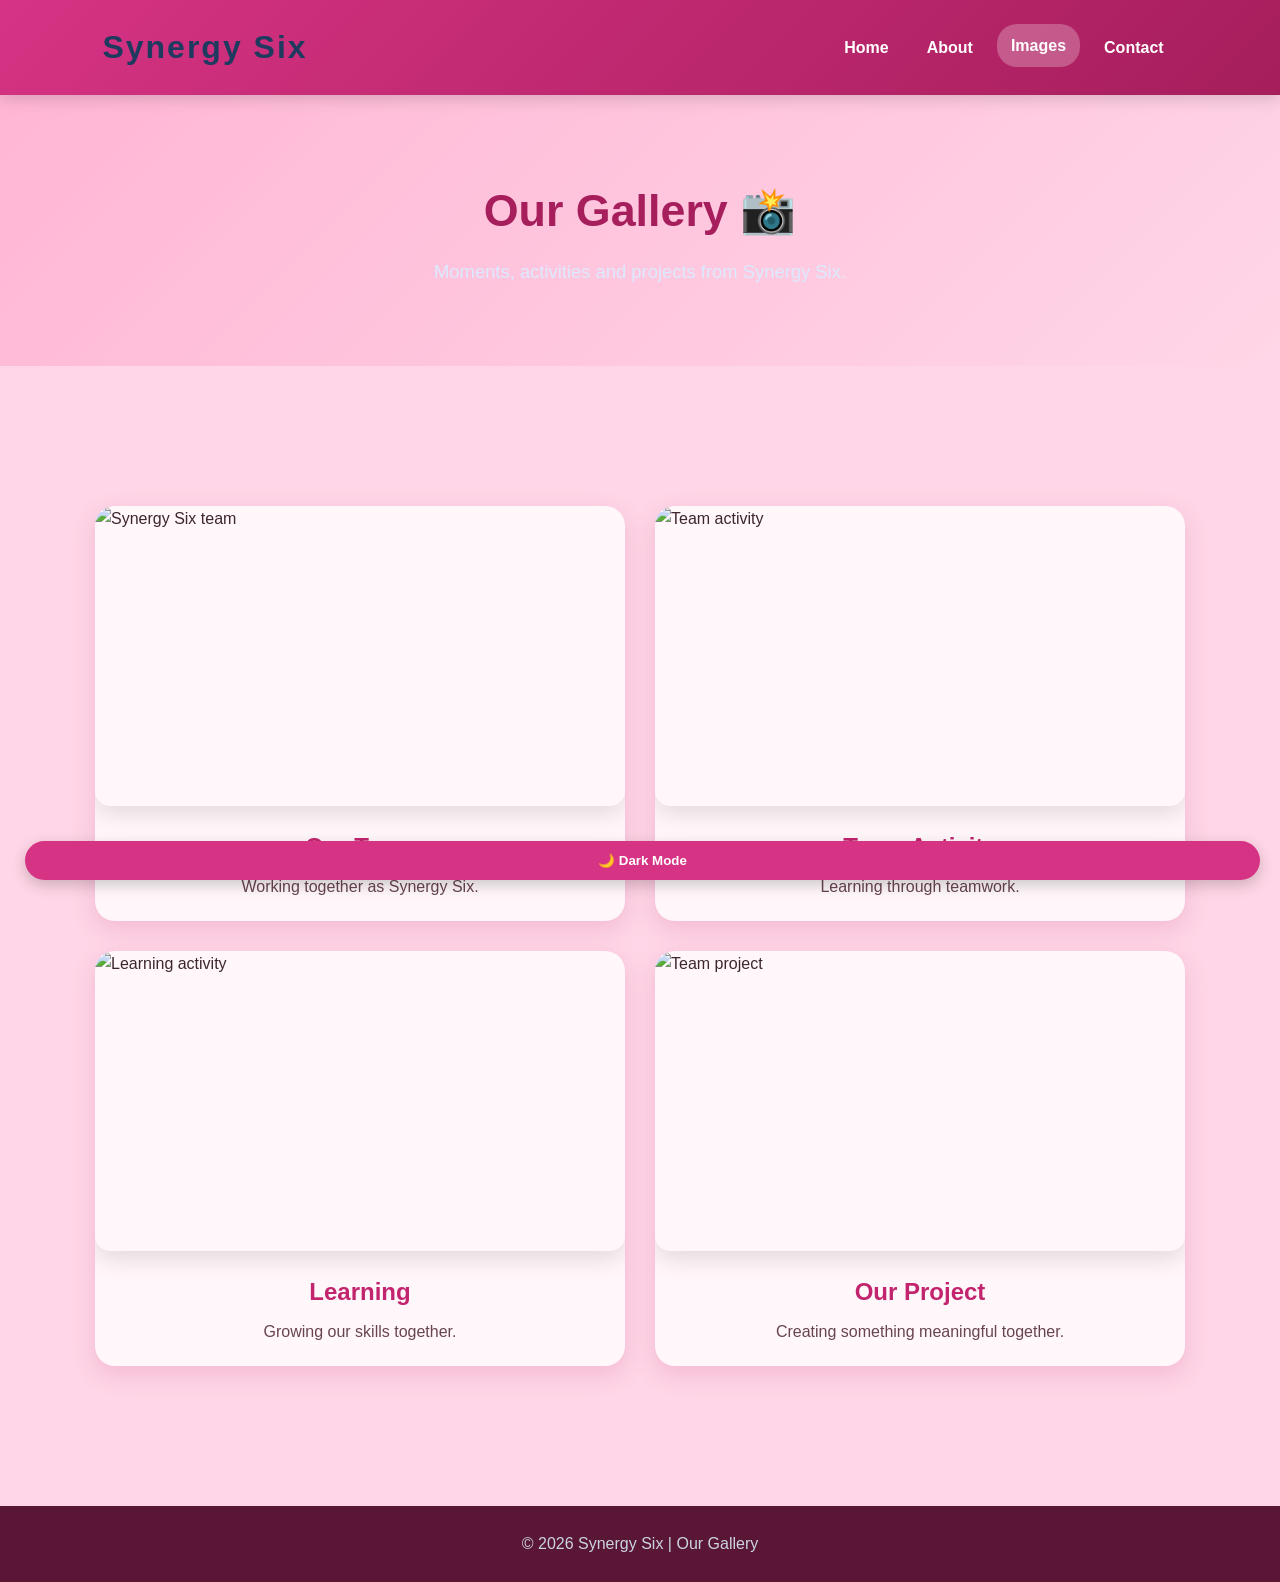
==== index.html @ 5ef60afd "first commit" ====
<!DOCTYPE html>
<html lang="en">
<head>
    <meta charset="UTF-8">
    <meta name="viewport" content="width=device-width, initial-scale=1.0">

    <title>Synergy Six | Images</title>

    <link rel="stylesheet" href="styles.css">
</head>

<body>

<header>
    <h1>Synergy Six</h1>

    <nav>
        <a href="index.html">Home</a>
        <a href="about.html">About</a>
        <a class="active" href="images.html">Images</a>
        <a href="contact.html">Contact</a>
    </nav>
</header>

<main>

    <section class="page-title">
        <h2>Our Gallery 📸</h2>
        <p>
            Moments, activities and projects from Synergy Six.
        </p>
    </section>

    <section class="gallery">

        <div class="gallery-card">
            <img src="images/team.jpg" alt="Synergy Six team">

            <div class="gallery-text">
                <h3>Our Team</h3>
                <p>Working together as Synergy Six.</p>
            </div>
        </div>

        <div class="gallery-card">
            <img src="images/activity.jpg" alt="Team activity">

            <div class="gallery-text">
                <h3>Team Activity</h3>
                <p>Learning through teamwork.</p>
            </div>
        </div>

        <div class="gallery-card">
            <img src="images/learning.jpg" alt="Learning activity">

            <div class="gallery-text">
                <h3>Learning</h3>
                <p>Growing our skills together.</p>
            </div>
        </div>

        <div class="gallery-card">
            <img src="images/project.jpg" alt="Team project">

            <div class="gallery-text">
                <h3>Our Project</h3>
                <p>Creating something meaningful together.</p>
            </div>
        </div>

    </section>

</main>

<footer>
    <p>© 2026 Synergy Six | Our Gallery</p>
</footer>

<script src="script.js"></script>
<script>// =========================
// DARK / LIGHT MODE
// =========================

const themeButton = document.createElement("button");

themeButton.textContent = "🌙 Dark Mode";

themeButton.className = "theme-btn";

document.body.appendChild(themeButton);


themeButton.addEventListener("click", function () {

    document.body.classList.toggle("dark-mode");

    if (document.body.classList.contains("dark-mode")) {

        themeButton.textContent = "☀️ Light Mode";

    } else {

        themeButton.textContent = "🌙 Dark Mode";

    }

});


// =========================
// IMAGE LIGHTBOX
// =========================

const galleryImages =
    document.querySelectorAll(".gallery-card img");


if (galleryImages.length > 0) {

    const lightbox =
        document.createElement("div");

    lightbox.className = "lightbox";


    const closeButton =
        document.createElement("button");

    closeButton.className =
        "close-lightbox";

    closeButton.textContent = "×";


    const lightboxImage =
        document.createElement("img");


    lightbox.appendChild(closeButton);

    lightbox.appendChild(lightboxImage);

    document.body.appendChild(lightbox);


    // Open image

    galleryImages.forEach(function (image) {

        image.addEventListener("click", function () {

            lightboxImage.src = image.src;

            lightboxImage.alt = image.alt;

            lightbox.classList.add("active");

        });

    });


    // Close button

    closeButton.addEventListener("click", function () {

        lightbox.classList.remove("active");

    });


    // Close by clicking outside image

    lightbox.addEventListener("click", function (event) {

        if (event.target === lightbox) {

            lightbox.classList.remove("active");

        }

    });


    // Close with Escape

    document.addEventListener("keydown", function (event) {

        if (event.key === "Escape") {

            lightbox.classList.remove("active");

        }

    });

}


// =========================
// BACK TO TOP
// =========================

const topButton =
    document.createElement("button");

topButton.textContent = "↑";

topButton.className = "top-btn";

document.body.appendChild(topButton);


window.addEventListener("scroll", function () {

    if (window.scrollY > 300) {

        topButton.style.display = "block";

    } else {

        topButton.style.display = "none";

    }

});


topButton.addEventListener("click", function () {

    window.scrollTo({
        top: 0,
        behavior: "smooth"
    });

});


console.log(
    "Synergy Six Gallery loaded successfully! 📸"
);</script>
<style>/* =========================
   GENERAL
========================= */

* {
    margin: 0;
    padding: 0;
    box-sizing: border-box;
}

html {
    scroll-behavior: smooth;
}

body {
    font-family: Arial, Helvetica, sans-serif;

    background: #ffd6e7;

    color: #3d2630;

    line-height: 1.6;

    transition: 0.4s;
}


/* =========================
   HEADER
========================= */

header {
    background: linear-gradient(
        135deg,
        #d63384,
        #a61e5c
    );

    color: white;

    padding: 22px 8%;

    display: flex;

    justify-content: space-between;

    align-items: center;

    position: sticky;

    top: 0;

    z-index: 1000;

    box-shadow: 0 4px 15px rgba(0,0,0,0.15);
}

header h1 {
    font-size: 2rem;

    letter-spacing: 2px;
}


/* =========================
   NAVIGATION
========================= */

nav {
    display: flex;

    gap: 10px;
}

nav a {
    color: white;

    text-decoration: none;

    font-weight: bold;

    padding: 9px 14px;

    border-radius: 20px;

    transition: 0.3s;
}

nav a:hover,
nav a.active {
    background: rgba(255,255,255,0.25);

    transform: translateY(-2px);
}


/* =========================
   PAGE TITLE
========================= */

.page-title {
    text-align: center;

    padding: 80px 20px;

    background: linear-gradient(
        135deg,
        #ffb6d5,
        #ffd6e7
    );
}

.page-title h2 {
    color: #a61e5c;

    font-size: 2.8rem;

    margin-bottom: 10px;
}

.page-title p {
    font-size: 1.15rem;
}


/* =========================
   GALLERY
========================= */

.gallery {
    width: 90%;

    max-width: 1150px;

    margin: 60px auto;

    display: grid;

    grid-template-columns:
        repeat(2, 1fr);

    gap: 30px;
}


/* =========================
   GALLERY CARD
========================= */

.gallery-card {
    background: #fff7fa;

    border-radius: 20px;

    overflow: hidden;

    box-shadow:
        0 8px 25px
        rgba(166, 30, 92, 0.15);

    cursor: pointer;

    transition:
        transform 0.35s ease,
        box-shadow 0.35s ease;
}

.gallery-card:hover {
    transform: translateY(-10px);

    box-shadow:
        0 18px 40px
        rgba(166, 30, 92, 0.25);
}


/* =========================
   GALLERY IMAGE
========================= */

.gallery-card img {
    width: 100%;

    height: 300px;

    object-fit: cover;

    display: block;

    transition:
        transform 0.5s ease;
}

.gallery-card:hover img {
    transform: scale(1.06);
}


/* =========================
   GALLERY TEXT
========================= */

.gallery-text {
    padding: 22px;

    text-align: center;
}

.gallery-text h3 {
    color: #c2256e;

    font-size: 1.5rem;

    margin-bottom: 7px;
}

.gallery-text p {
    color: #684451;
}


/* =========================
   LIGHTBOX
========================= */

.lightbox {
    display: none;

    position: fixed;

    inset: 0;

    z-index: 3000;

    background:
        rgba(35, 5, 20, 0.92);

    justify-content: center;

    align-items: center;

    padding: 30px;
}

.lightbox.active {
    display: flex;
}

.lightbox img {
    max-width: 90%;

    max-height: 82vh;

    border-radius: 15px;

    box-shadow:
        0 10px 50px
        rgba(0,0,0,0.6);
}


/* =========================
   CLOSE BUTTON
========================= */

.close-lightbox {
    position: absolute;

    top: 20px;

    right: 30px;

    width: 48px;

    height: 48px;

    border: none;

    border-radius: 50%;

    background: #d63384;

    color: white;

    font-size: 28px;

    cursor: pointer;

    transition: 0.3s;
}

.close-lightbox:hover {
    background: #a61e5c;

    transform: rotate(90deg);
}


/* =========================
   DARK MODE BUTTON
========================= */

.theme-btn {
    position: fixed;

    right: 20px;

    bottom: 20px;

    z-index: 2000;

    padding: 12px 18px;

    border: none;

    border-radius: 30px;

    background: #d63384;

    color: white;

    font-weight: bold;

    cursor: pointer;

    box-shadow:
        0 5px 15px
        rgba(0,0,0,0.2);

    transition: 0.3s;
}

.theme-btn:hover {
    transform: scale(1.07);
}


/* =========================
   BACK TO TOP
========================= */

.top-btn {
    display: none;

    position: fixed;

    right: 20px;

    bottom: 75px;

    z-index: 2000;

    width: 45px;

    height: 45px;

    border: none;

    border-radius: 50%;

    background: #a61e5c;

    color: white;

    font-size: 20px;

    cursor: pointer;

    box-shadow:
        0 5px 15px
        rgba(0,0,0,0.2);
}


/* =========================
   FOOTER
========================= */

footer {
    background: #5a1635;

    color: white;

    text-align: center;

    padding: 25px;

    margin-top: 50px;
}


/* =========================
   DARK MODE
========================= */

body.dark-mode {
    background: #24121c;

    color: #ffeaf2;
}

body.dark-mode .page-title {
    background:
        linear-gradient(
            135deg,
            #4b1f35,
            #301524
        );
}

body.dark-mode .page-title h2 {
    color: #ffb6d5;
}

body.dark-mode .gallery-card {
    background: #351c29;
}

body.dark-mode .gallery-text h3 {
    color: #ff9fc7;
}

body.dark-mode .gallery-text p {
    color: #f4d8e3;
}

body.dark-mode footer {
    background: #160a10;
}


/* =========================
   MOBILE
========================= */

@media (max-width: 750px) {

    header {
        flex-direction: column;

        gap: 15px;
    }

    nav {
        flex-wrap: wrap;

        justify-content: center;
    }

    .gallery {
        grid-template-columns: 1fr;
    }

    .gallery-card img {
        height: 280px;
    }
}


@media (max-width: 500px) {

    header h1 {
        font-size: 1.6rem;
    }

    .page-title h2 {
        font-size: 2rem;
    }

    .gallery {
        width: 92%;
    }

    .gallery-card img {
        height: 220px;
    }

    .theme-btn {
        right: 10px;

        bottom: 10px;
    }
}</style>
</body>
</html>
---- styles.css ----
/* =====================================================
   SYNERGY SIX - MAIN WEBSITE STYLES
===================================================== */


/* =====================================================
   RESET
===================================================== */

* {
    margin: 0;
    padding: 0;
    box-sizing: border-box;
}

html {
    scroll-behavior: smooth;
}

body {
    font-family: Arial, Helvetica, sans-serif;
    background: #f4f7fb;
    color: #1e293b;
    line-height: 1.6;
    transition: 0.4s;
}


/* =====================================================
   HEADER
===================================================== */

header {
    position: sticky;
    top: 0;
    z-index: 1000;

    display: flex;
    justify-content: space-between;
    align-items: center;

    padding: 18px 8%;

    background: white;

    box-shadow: 0 4px 20px rgba(0, 0, 0, 0.08);
}

header h1 {
    color: #1e3a5f;
    font-size: 28px;
}

header h1 span {
    color: #2563eb;
}


/* =====================================================
   NAVIGATION
===================================================== */

nav {
    display: flex;
    gap: 8px;
    flex-wrap: wrap;
}

nav a {
    color: #334155;

    text-decoration: none;

    padding: 10px 16px;

    border-radius: 8px;

    font-weight: bold;

    transition: 0.3s;
}

nav a:hover {
    background: #dbeafe;
    color: #2563eb;
}

nav a.active {
    background: #2563eb;
    color: white;
}


/* =====================================================
   GENERAL PAGE TITLE
===================================================== */

.page-title {
    padding: 90px 8%;

    text-align: center;

    background:
        linear-gradient(
            135deg,
            #0f172a,
            #1e3a8a,
            #2563eb
        );

    color: white;
}

.page-title h2 {
    font-size: 45px;

    margin-bottom: 15px;
}

.page-title p {
    max-width: 700px;

    margin: auto;

    color: #dbeafe;

    font-size: 18px;
}


/* =====================================================
   HOME PAGE
===================================================== */

.hero {
    min-height: 600px;

    display: flex;

    align-items: center;

    justify-content: center;

    text-align: center;

    padding: 80px 8%;

    color: white;

    background:
        radial-gradient(
            circle at 80% 20%,
            #60a5fa,
            transparent 25%
        ),
        linear-gradient(
            135deg,
            #0f172a,
            #1e3a8a,
            #2563eb
        );
}

.hero-content {
    max-width: 800px;
}

.hero h1 {
    font-size: 60px;

    line-height: 1.1;

    margin-bottom: 20px;
}

.hero h1 span {
    color: #93c5fd;
}

.hero p {
    font-size: 19px;

    color: #dbeafe;

    margin-bottom: 30px;
}


/* =====================================================
   BUTTONS
===================================================== */

.btn {
    display: inline-block;

    padding: 13px 25px;

    border-radius: 8px;

    background: #2563eb;

    color: white;

    text-decoration: none;

    border: none;

    font-weight: bold;

    cursor: pointer;

    transition: 0.3s;
}

.btn:hover {
    background: #1d4ed8;

    transform: translateY(-4px);

    box-shadow: 0 10px 25px rgba(37, 99, 235, 0.3);
}

.btn-light {
    background: white;

    color: #2563eb;
}

.btn-light:hover {
    background: #dbeafe;
}


/* =====================================================
   GENERAL SECTIONS
===================================================== */

section {
    width: 100%;
}

.section {
    max-width: 1150px;

    margin: auto;

    padding: 90px 30px;
}

.section-heading {
    text-align: center;

    max-width: 700px;

    margin: 0 auto 50px;
}

.section-heading h2 {
    color: #1e3a5f;

    font-size: 40px;

    margin: 10px 0;
}

.section-heading p {
    color: #64748b;
}

.section-tag {
    color: #2563eb;

    font-size: 13px;

    letter-spacing: 2px;

    font-weight: bold;
}


/* =====================================================
   CARDS
===================================================== */

.card {
    background: white;

    padding: 30px;

    border-radius: 18px;

    box-shadow:
        0 8px 25px rgba(0, 0, 0, 0.07);

    transition: 0.4s;
}

.card:hover {
    transform: translateY(-8px);

    box-shadow:
        0 15px 35px rgba(37, 99, 235, 0.15);
}


/* =====================================================
   ABOUT PAGE
===================================================== */

.about-section {
    max-width: 1150px;

    margin: auto;

    padding: 100px 30px;

    display: grid;

    grid-template-columns: 2fr 1fr;

    gap: 60px;

    align-items: center;
}

.about-content h2 {
    color: #1e3a5f;

    font-size: 42px;

    margin: 15px 0 25px;
}

.about-content p {
    color: #64748b;

    margin-bottom: 18px;
}

.about-card {
    background: white;

    text-align: center;

    padding: 45px 30px;

    border-radius: 20px;

    box-shadow:
        0 15px 40px rgba(0, 0, 0, 0.1);

    transition: 0.4s;
}

.about-card:hover {
    transform: translateY(-10px);
}

.about-card .icon {
    font-size: 60px;
}

.about-card h3 {
    color: #2563eb;

    font-size: 60px;
}

.about-card h4 {
    color: #1e3a5f;

    font-size: 20px;
}


/* =====================================================
   MISSION / VISION
===================================================== */

.mission-section {
    padding: 90px 8%;

    display: grid;

    grid-template-columns: repeat(2, 1fr);

    gap: 30px;

    background: #eaf2ff;
}

.info-card {
    background: white;

    padding: 45px;

    border-radius: 20px;

    transition: 0.4s;
}

.info-card:hover {
    transform: translateY(-8px);

    box-shadow:
        0 15px 35px rgba(0, 0, 0, 0.12);
}

.info-card .icon {
    font-size: 45px;
}

.info-card h2 {
    color: #1e3a5f;

    margin: 10px 0 15px;
}

.info-card p {
    color: #64748b;
}


/* =====================================================
   VALUES
===================================================== */

.values {
    padding: 100px 8%;
}

.values-grid {
    max-width: 1150px;

    margin: auto;

    display: grid;

    grid-template-columns: repeat(4, 1fr);

    gap: 25px;
}

.value-card {
    background: white;

    padding: 35px 25px;

    text-align: center;

    border-radius: 18px;

    box-shadow:
        0 8px 25px rgba(0, 0, 0, 0.07);

    transition: 0.4s;
}

.value-card:hover {
    transform: translateY(-10px);

    border-bottom: 4px solid #2563eb;
}

.value-card span {
    font-size: 45px;
}

.value-card h3 {
    color: #1e3a5f;

    margin: 15px 0 10px;
}

.value-card p {
    color: #64748b;
}


/* =====================================================
   TEAM
===================================================== */

.team-section {
    padding: 100px 8%;

    background: #eef4ff;
}

.team-grid {
    max-width: 1150px;

    margin: auto;

    display: grid;

    grid-template-columns: repeat(3, 1fr);

    gap: 25px;
}

.member,
.member-card {
    background: white;

    padding: 35px 25px;

    text-align: center;

    border-radius: 18px;

    cursor: pointer;

    box-shadow:
        0 8px 25px rgba(0, 0, 0, 0.08);

    transition: 0.4s;
}

.member:hover,
.member-card:hover {
    transform: translateY(-10px);

    box-shadow:
        0 15px 35px rgba(37, 99, 235, 0.2);
}

.member-icon {
    width: 85px;

    height: 85px;

    margin: auto;

    border-radius: 50%;

    display: flex;

    align-items: center;

    justify-content: center;

    background: #dbeafe;

    font-size: 40px;
}

.member h2,
.member-card h2 {
    color: #1e3a5f;

    margin-top: 18px;

    font-size: 21px;
}

.member p,
.member-card p {
    color: #2563eb;

    font-weight: bold;
}


/* =====================================================
   IMAGE / GALLERY PAGE
===================================================== */

.gallery,
.image-grid,
.images-grid {
    max-width: 1150px;

    margin: auto;

    padding: 80px 30px;

    display: grid;

    grid-template-columns: repeat(3, 1fr);

    gap: 25px;
}

.gallery img,
.image-grid img,
.images-grid img {
    width: 100%;

    height: 250px;

    object-fit: cover;

    border-radius: 15px;

    box-shadow:
        0 8px 25px rgba(0, 0, 0, 0.12);

    transition: 0.4s;
}

.gallery img:hover,
.image-grid img:hover,
.images-grid img:hover {
    transform: scale(1.04);

    box-shadow:
        0 15px 35px rgba(37, 99, 235, 0.25);
}


/* =====================================================
   CONTACT PAGE
===================================================== */

.contact-area {
    max-width: 1100px;

    margin: auto;

    padding: 80px 30px;

    display: grid;

    grid-template-columns: 1fr 1.2fr;

    gap: 35px;
}

.contact-info,
#contactForm {
    background: white;

    padding: 35px;

    border-radius: 18px;

    box-shadow:
        0 8px 25px rgba(0, 0, 0, 0.08);
}

.contact-info h2,
#contactForm h2 {
    color: #1e3a5f;

    margin-bottom: 20px;
}

.contact-info p {
    margin: 18px 0;

    color: #64748b;
}


/* =====================================================
   CONTACT FORM
===================================================== */

#contactForm {
    display: flex;

    flex-direction: column;
}

#contactForm input,
#contactForm textarea {
    width: 100%;

    padding: 13px;

    margin-bottom: 15px;

    border: 1px solid #cbd5e1;

    border-radius: 8px;

    font-size: 15px;

    font-family: inherit;

    outline: none;
}

#contactForm input:focus,
#contactForm textarea:focus {
    border-color: #2563eb;

    box-shadow:
        0 0 0 3px rgba(37, 99, 235, 0.1);
}

#contactForm textarea {
    min-height: 140px;

    resize: vertical;
}

#contactForm button {
    padding: 13px;

    border: none;

    border-radius: 8px;

    background: #2563eb;

    color: white;

    font-weight: bold;

    cursor: pointer;

    transition: 0.3s;
}

#contactForm button:hover {
    background: #1d4ed8;

    transform: translateY(-2px);
}

#message {
    text-align: center;

    margin-top: 15px;

    font-weight: bold;
}


/* =====================================================
   FOOTER
===================================================== */

footer {
    background: #0f172a;

    color: white;

    text-align: center;

    padding: 55px 20px;
}

footer h2 {
    font-size: 28px;

    margin-bottom: 10px;
}

footer span {
    color: #60a5fa;
}

footer p {
    color: #cbd5e1;
}

.footer-line {
    width: 80px;

    height: 3px;

    background: #2563eb;

    margin: 20px auto;
}


/* =====================================================
   DARK / LIGHT MODE
===================================================== */

.dark-mode {
    background: #0f172a;

    color: white;
}

.dark-mode header {
    background: #111827;
}

.dark-mode header h1 {
    color: white;
}

.dark-mode nav a {
    color: #e2e8f0;
}

.dark-mode nav a:hover {
    background: #1e40af;

    color: white;
}

.dark-mode .about-section,
.dark-mode .values {
    background: #0f172a;
}

.dark-mode .about-card,
.dark-mode .info-card,
.dark-mode .value-card,
.dark-mode .member,
.dark-mode .member-card,
.dark-mode .contact-info,
.dark-mode #contactForm,
.dark-mode .card {
    background: #1e293b;

    color: white;
}

.dark-mode .about-content h2,
.dark-mode .section-heading h2,
.dark-mode .about-card h4,
.dark-mode .info-card h2,
.dark-mode .value-card h3,
.dark-mode .member h2,
.dark-mode .member-card h2,
.dark-mode .contact-info h2,
.dark-mode #contactForm h2 {
    color: white;
}

.dark-mode .about-content p,
.dark-mode .about-card p,
.dark-mode .info-card p,
.dark-mode .value-card p,
.dark-mode .section-heading p,
.dark-mode .contact-info p {
    color: #cbd5e1;
}

.dark-mode .mission-section,
.dark-mode .team-section {
    background: #111827;
}


/* =====================================================
   DARK MODE BUTTON
===================================================== */

.theme-btn {
    position: fixed;

    left: 25px;

    bottom: 25px;

    z-index: 2000;

    padding: 12px 18px;

    border: none;

    border-radius: 30px;

    background: #2563eb;

    color: white;

    font-weight: bold;

    cursor: pointer;

    box-shadow:
        0 5px 20px rgba(0, 0, 0, 0.2);

    transition: 0.3s;
}

.theme-btn:hover {
    background: #1d4ed8;

    transform: translateY(-3px);
}


/* =====================================================
   BACK TO TOP
===================================================== */

.top-btn {
    position: fixed;

    right: 25px;

    bottom: 25px;

    width: 50px;

    height: 50px;

    border: none;

    border-radius: 50%;

    background: #1e3a5f;

    color: white;

    font-size: 25px;

    cursor: pointer;

    display: none;

    z-index: 2000;

    box-shadow:
        0 5px 20px rgba(0, 0, 0, 0.2);

    transition: 0.3s;
}

.top-btn:hover {
    background: #2563eb;

    transform: translateY(-4px);
}


/* =====================================================
   MOBILE DESIGN
===================================================== */

@media (max-width: 900px) {

    header {
        padding: 18px 5%;
    }

    .hero h1 {
        font-size: 48px;
    }

    .about-section {
        grid-template-columns: 1fr;
    }

    .values-grid {
        grid-template-columns: repeat(2, 1fr);
    }

    .team-grid {
        grid-template-columns: repeat(2, 1fr);
    }

    .gallery,
    .image-grid,
    .images-grid {
        grid-template-columns: repeat(2, 1fr);
    }

    .contact-area {
        grid-template-columns: 1fr;
    }
}


@media (max-width: 600px) {

    header {
        flex-direction: column;

        gap: 15px;
    }

    nav {
        justify-content: center;
    }

    nav a {
        font-size: 14px;

        padding: 8px 10px;
    }

    .hero {
        min-height: 500px;

        padding: 60px 25px;
    }

    .hero h1 {
        font-size: 38px;
    }

    .page-title {
        padding: 65px 20px;
    }

    .page-title h2 {
        font-size: 34px;
    }

    .section {
        padding: 70px 20px;
    }

    .about-section {
        padding: 70px 20px;
    }

    .about-content h2 {
        font-size: 34px;
    }

    .mission-section {
        grid-template-columns: 1fr;

        padding: 70px 20px;
    }

    .values {
        padding: 70px 20px;
    }

    .values-grid {
        grid-template-columns: 1fr;
    }

    .team-section {
        padding: 70px 20px;
    }

    .team-grid {
        grid-template-columns: 1fr;
    }

    .gallery,
    .image-grid,
    .images-grid {
        grid-template-columns: 1fr;

        padding: 60px 20px;
    }

    .contact-area {
        grid-template-columns: 1fr;

        padding: 60px 20px;
    }

    .theme-btn {
        left: 15px;

        bottom: 15px;
    }

    .top-btn {
        right: 15px;

        bottom: 15px;
    }
}
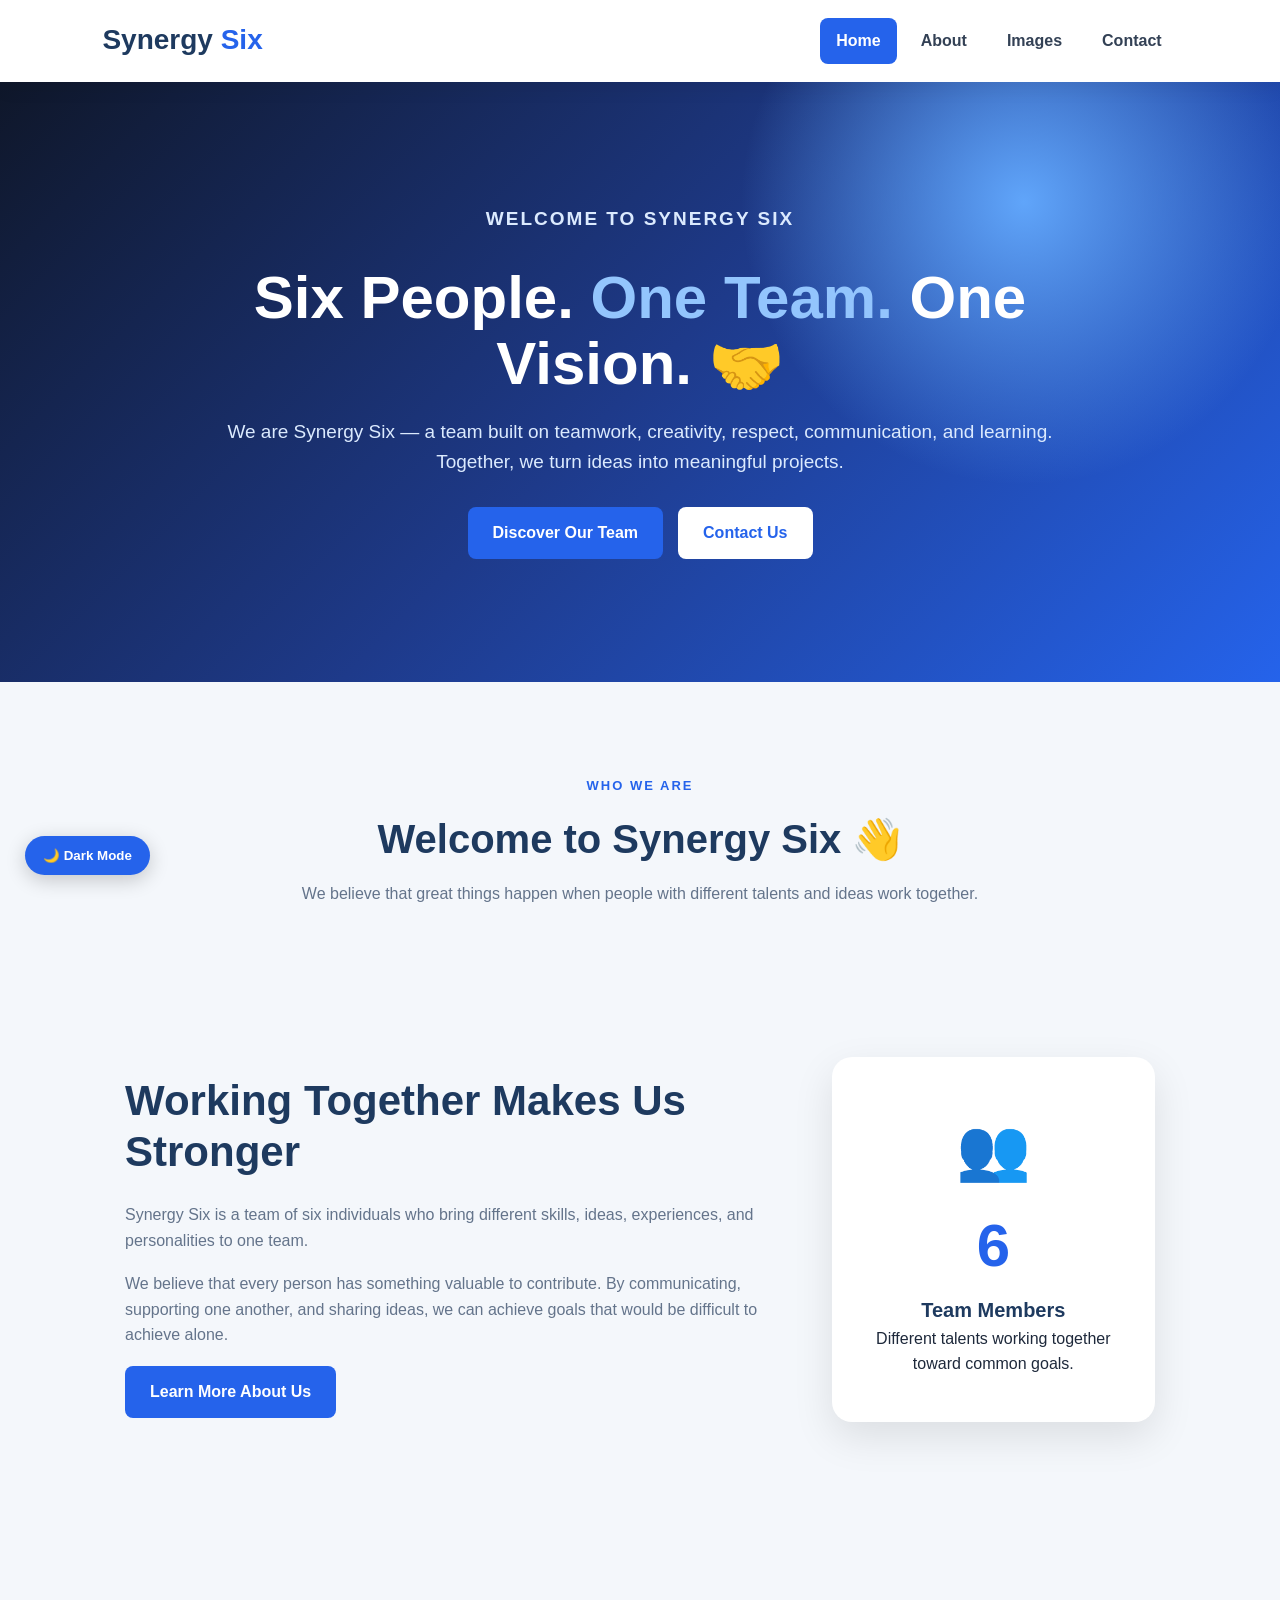
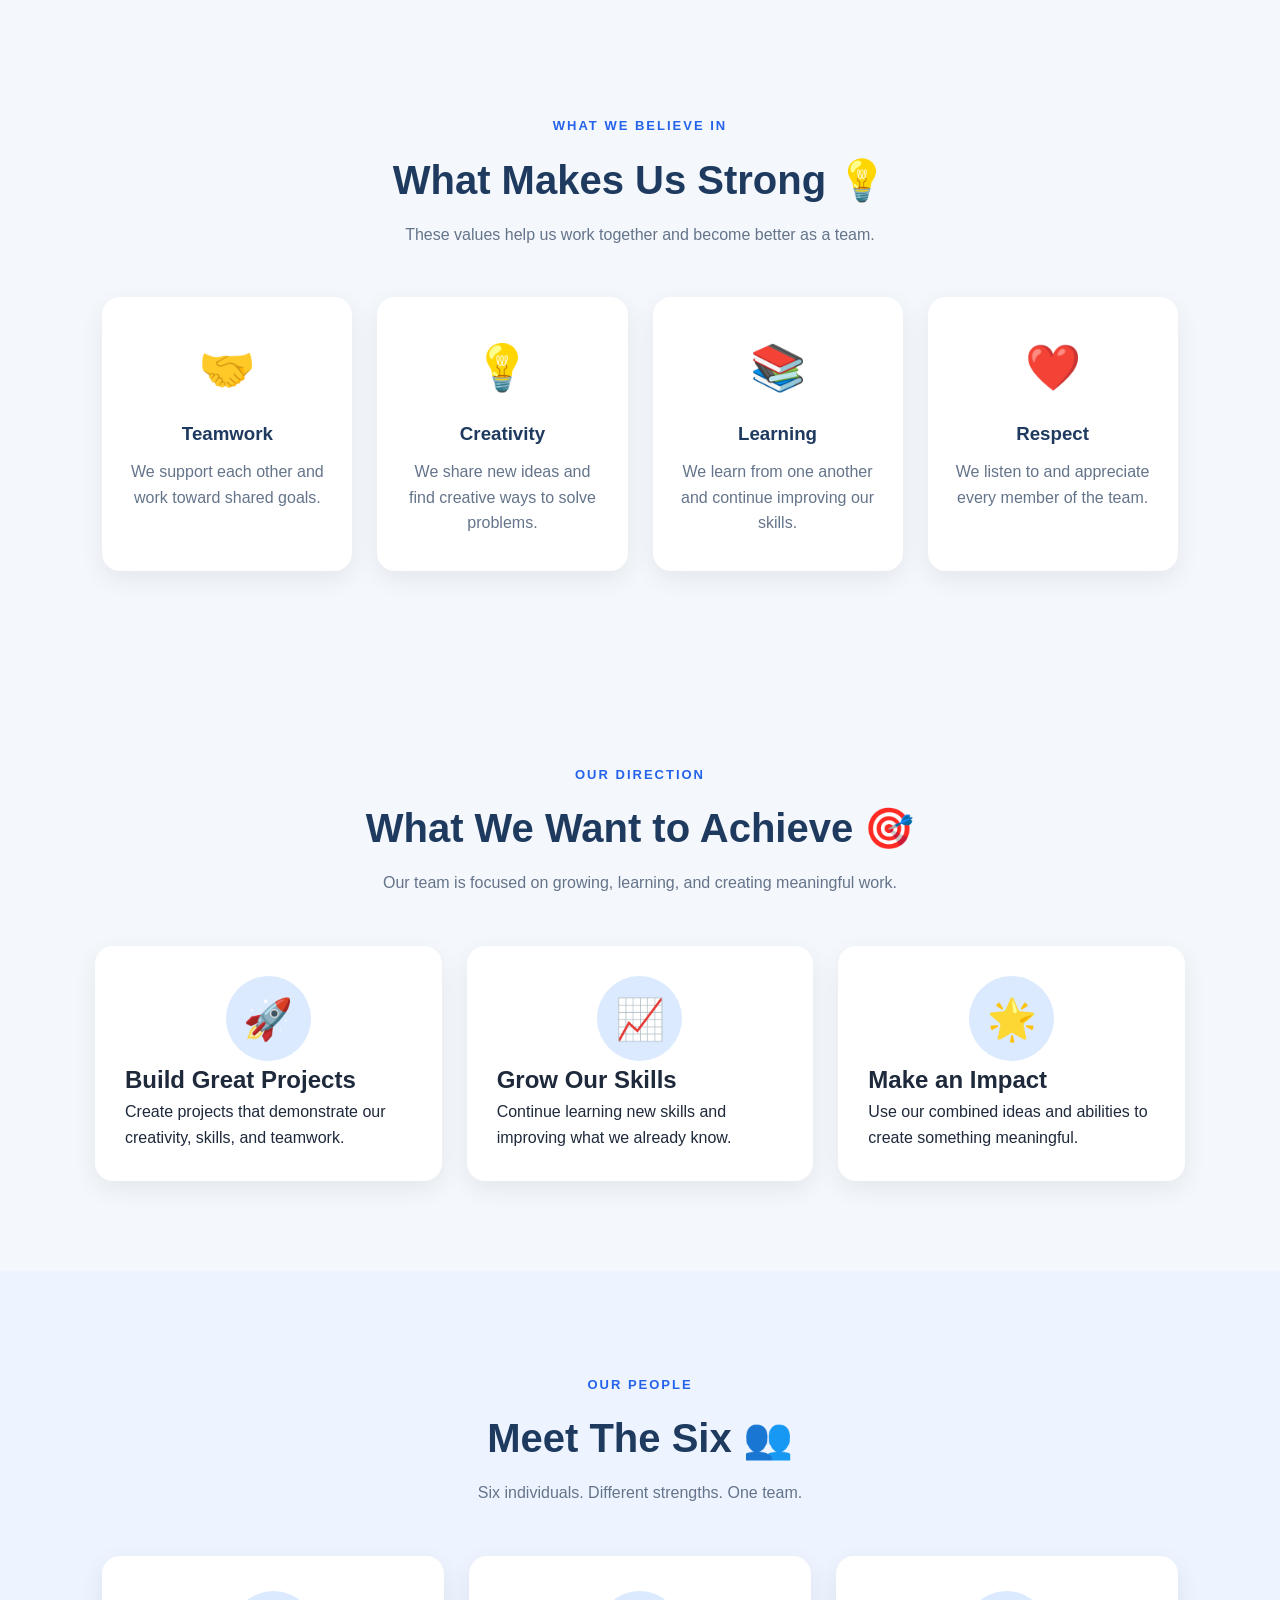
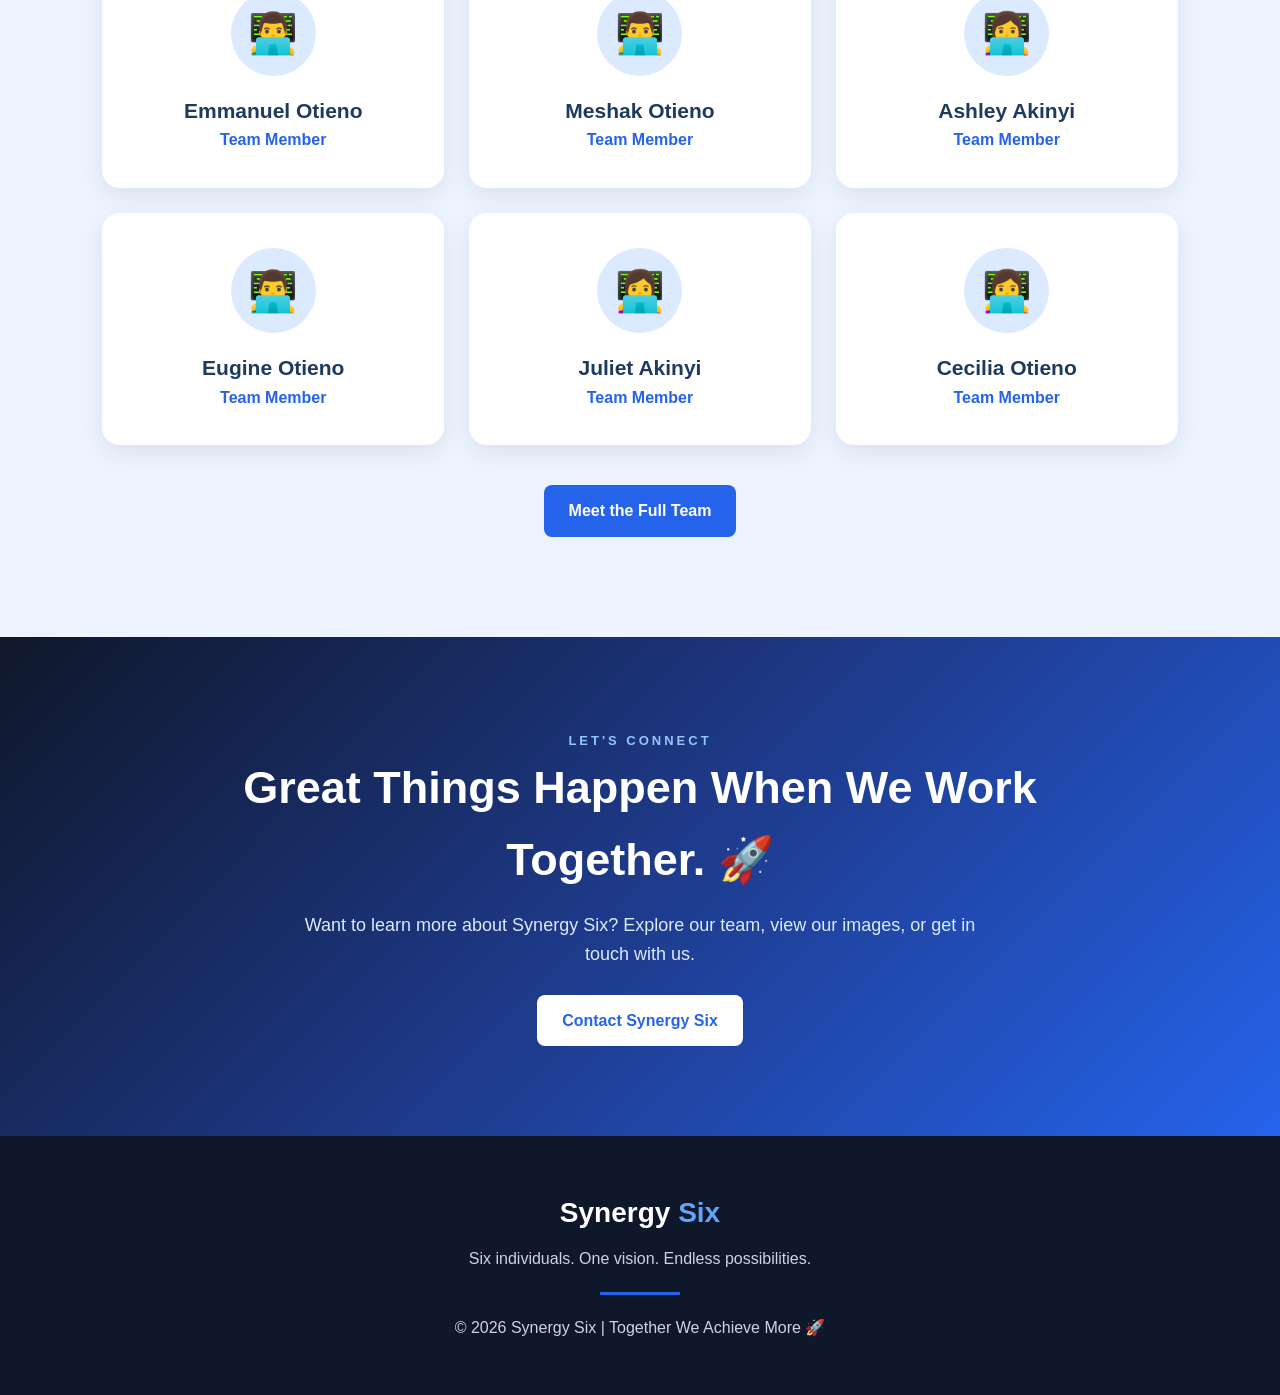
==== commit 391c57ce: "commit changes" ====
--- a/index.html
+++ b/index.html
@@ -1,93 +1,496 @@
 <!DOCTYPE html>
 <html lang="en">
+
 <head>
     <meta charset="UTF-8">
     <meta name="viewport" content="width=device-width, initial-scale=1.0">
 
-    <title>Synergy Six | Images</title>
+    <title>Synergy Six | Home</title>
 
     <link rel="stylesheet" href="styles.css">
 </head>
 
 <body>
 
-<header>
-    <h1>Synergy Six</h1>
-
-    <nav>
-        <a href="index.html">Home</a>
-        <a href="about.html">About</a>
-        <a class="active" href="images.html">Images</a>
-        <a href="contact.html">Contact</a>
-    </nav>
-</header>
-
-<main>
+    <!-- =========================
+         HEADER
+    ========================== -->
+
+    <header>
+
+        <div class="logo">
+            <h1>Synergy <span>Six</span></h1>
+        </div>
+
+        <nav>
+            <a class="active" href="index.html">Home</a>
+            <a href="about.html">About</a>
+            <a href="images.html">Images</a>
+            <a href="contact.html">Contact</a>
+        </nav>
+
+    </header>
+
+
+    <!-- =========================
+         HERO
+    ========================== -->
+
+    <section class="hero">
+
+        <div class="hero-content">
+
+            <p class="section-tag">WELCOME TO SYNERGY SIX</p>
+
+            <h1>
+                Six People.
+                <span>One Team.</span>
+                One Vision. 🤝
+            </h1>
+
+            <p>
+                We are Synergy Six — a team built on teamwork,
+                creativity, respect, communication, and learning.
+                Together, we turn ideas into meaningful projects.
+            </p>
+
+            <div class="hero-buttons">
+
+                <a href="about.html" class="btn">
+                    Discover Our Team
+                </a>
+
+                <a href="contact.html" class="btn btn-light">
+                    Contact Us
+                </a>
+
+            </div>
+
+        </div>
+
+    </section>
+
+
+    <!-- =========================
+         INTRODUCTION
+    ========================== -->
+
+    <section class="section">
+
+        <div class="section-heading">
+
+            <span class="section-tag">
+                WHO WE ARE
+            </span>
+
+            <h2>Welcome to Synergy Six 👋</h2>
+
+            <p>
+                We believe that great things happen when people
+                with different talents and ideas work together.
+            </p>
+
+        </div>
+
+
+        <div class="about-section">
+
+            <div class="about-content">
+
+                <h2>Working Together Makes Us Stronger</h2>
+
+                <p>
+                    Synergy Six is a team of six individuals who
+                    bring different skills, ideas, experiences,
+                    and personalities to one team.
+                </p>
+
+                <p>
+                    We believe that every person has something
+                    valuable to contribute. By communicating,
+                    supporting one another, and sharing ideas,
+                    we can achieve goals that would be difficult
+                    to achieve alone.
+                </p>
+
+                <a href="about.html" class="btn">
+                    Learn More About Us
+                </a>
+
+            </div>
+
+
+            <div class="about-card">
+
+                <div class="icon">
+                    👥
+                </div>
+
+                <h3>6</h3>
+
+                <h4>Team Members</h4>
+
+                <p>
+                    Different talents working together
+                    toward common goals.
+                </p>
+
+            </div>
+
+        </div>
+
+    </section>
+
+
+    <!-- =========================
+         WHAT WE VALUE
+    ========================== -->
+
+    <section class="values">
+
+        <div class="section-heading">
+
+            <span class="section-tag">
+                WHAT WE BELIEVE IN
+            </span>
+
+            <h2>What Makes Us Strong 💡</h2>
+
+            <p>
+                These values help us work together and become
+                better as a team.
+            </p>
+
+        </div>
+
+
+        <div class="values-grid">
+
+            <div class="value-card">
+
+                <span>🤝</span>
+
+                <h3>Teamwork</h3>
+
+                <p>
+                    We support each other and work toward
+                    shared goals.
+                </p>
+
+            </div>
+
+
+            <div class="value-card">
+
+                <span>💡</span>
+
+                <h3>Creativity</h3>
+
+                <p>
+                    We share new ideas and find creative
+                    ways to solve problems.
+                </p>
+
+            </div>
+
+
+            <div class="value-card">
+
+                <span>📚</span>
+
+                <h3>Learning</h3>
+
+                <p>
+                    We learn from one another and continue
+                    improving our skills.
+                </p>
+
+            </div>
+
+
+            <div class="value-card">
+
+                <span>❤️</span>
+
+                <h3>Respect</h3>
+
+                <p>
+                    We listen to and appreciate every
+                    member of the team.
+                </p>
+
+            </div>
+
+        </div>
+
+    </section>
+
+
+    <!-- =========================
+         OUR GOALS
+    ========================== -->
+
+    <section class="section">
+
+        <div class="section-heading">
+
+            <span class="section-tag">
+                OUR DIRECTION
+            </span>
+
+            <h2>What We Want to Achieve 🎯</h2>
+
+            <p>
+                Our team is focused on growing, learning,
+                and creating meaningful work.
+            </p>
+
+        </div>
+
+
+        <div class="team-grid">
+
+            <div class="card">
+
+                <div class="member-icon">
+                    🚀
+                </div>
+
+                <h2>Build Great Projects</h2>
+
+                <p>
+                    Create projects that demonstrate our
+                    creativity, skills, and teamwork.
+                </p>
+
+            </div>
+
+
+            <div class="card">
+
+                <div class="member-icon">
+                    📈
+                </div>
+
+                <h2>Grow Our Skills</h2>
+
+                <p>
+                    Continue learning new skills and
+                    improving what we already know.
+                </p>
+
+            </div>
+
+
+            <div class="card">
+
+                <div class="member-icon">
+                    🌟
+                </div>
+
+                <h2>Make an Impact</h2>
+
+                <p>
+                    Use our combined ideas and abilities
+                    to create something meaningful.
+                </p>
+
+            </div>
+
+        </div>
+
+    </section>
+
+
+    <!-- =========================
+         TEAM PREVIEW
+    ========================== -->
+
+    <section class="team-section">
+
+        <div class="section-heading">
+
+            <span class="section-tag">
+                OUR PEOPLE
+            </span>
+
+            <h2>Meet The Six 👥</h2>
+
+            <p>
+                Six individuals. Different strengths.
+                One team.
+            </p>
+
+        </div>
+
+
+        <div class="team-grid">
+
+            <div class="member member-card">
+
+                <div class="member-icon">
+                    👨‍💻
+                </div>
+
+                <h2>Emmanuel Otieno</h2>
+
+                <p>Team Member</p>
+
+            </div>
+
+
+            <div class="member member-card">
+
+                <div class="member-icon">
+                    👨‍💻
+                </div>
+
+                <h2>Meshak Otieno</h2>
+
+                <p>Team Member</p>
+
+            </div>
+
+
+            <div class="member member-card">
+
+                <div class="member-icon">
+                    👩‍💻
+                </div>
+
+                <h2>Ashley Akinyi</h2>
+
+                <p>Team Member</p>
+
+            </div>
+
+
+            <div class="member member-card">
+
+                <div class="member-icon">
+                    👨‍💻
+                </div>
+
+                <h2>Eugine Otieno</h2>
+
+                <p>Team Member</p>
+
+            </div>
+
+
+            <div class="member member-card">
+
+                <div class="member-icon">
+                    👩‍💻
+                </div>
+
+                <h2>Juliet Akinyi</h2>
+
+                <p>Team Member</p>
+
+            </div>
+
+
+            <div class="member member-card">
+
+                <div class="member-icon">
+                    👩‍💻
+                </div>
+
+                <h2>Cecilia Otieno</h2>
+
+                <p>Team Member</p>
+
+            </div>
+
+        </div>
+
+
+        <div style="text-align: center; margin-top: 40px;">
+
+            <a href="about.html" class="btn">
+                Meet the Full Team
+            </a>
+
+        </div>
+
+    </section>
+
+
+    <!-- =========================
+         CALL TO ACTION
+    ========================== -->
 
     <section class="page-title">
-        <h2>Our Gallery 📸</h2>
+
+        <div class="page-title-content">
+
+            <span class="small-title">
+                LET'S CONNECT
+            </span>
+
+            <h2>
+                Great Things Happen
+                When We Work Together. 🚀
+            </h2>
+
+            <p>
+                Want to learn more about Synergy Six?
+                Explore our team, view our images,
+                or get in touch with us.
+            </p>
+
+            <br>
+
+            <a href="contact.html" class="about-btn">
+                Contact Synergy Six
+            </a>
+
+        </div>
+
+    </section>
+
+
+    <!-- =========================
+         FOOTER
+    ========================== -->
+
+    <footer>
+
+        <h2>
+            Synergy <span>Six</span>
+        </h2>
+
         <p>
-            Moments, activities and projects from Synergy Six.
+            Six individuals. One vision. Endless possibilities.
         </p>
-    </section>
-
-    <section class="gallery">
-
-        <div class="gallery-card">
-            <img src="images/team.jpg" alt="Synergy Six team">
-
-            <div class="gallery-text">
-                <h3>Our Team</h3>
-                <p>Working together as Synergy Six.</p>
-            </div>
-        </div>
-
-        <div class="gallery-card">
-            <img src="images/activity.jpg" alt="Team activity">
-
-            <div class="gallery-text">
-                <h3>Team Activity</h3>
-                <p>Learning through teamwork.</p>
-            </div>
-        </div>
-
-        <div class="gallery-card">
-            <img src="images/learning.jpg" alt="Learning activity">
-
-            <div class="gallery-text">
-                <h3>Learning</h3>
-                <p>Growing our skills together.</p>
-            </div>
-        </div>
-
-        <div class="gallery-card">
-            <img src="images/project.jpg" alt="Team project">
-
-            <div class="gallery-text">
-                <h3>Our Project</h3>
-                <p>Creating something meaningful together.</p>
-            </div>
-        </div>
-
-    </section>
-
-</main>
-
-<footer>
-    <p>© 2026 Synergy Six | Our Gallery</p>
-</footer>
-
-<script src="script.js"></script>
-<script>// =========================
+
+        <div class="footer-line"></div>
+
+        <p>
+            © 2026 Synergy Six | Together We Achieve More 🚀
+        </p>
+
+    </footer>
+
+
+    <!-- JAVASCRIPT -->
+
+    <script src="script.js"></script>
+    <script>// =====================================================
+// SYNERGY SIX - MAIN JAVASCRIPT
+// =====================================================
+
+
+// =====================================================
 // DARK / LIGHT MODE
-// =========================
+// =====================================================
 
 const themeButton = document.createElement("button");
 
+themeButton.className = "theme-btn";
 themeButton.textContent = "🌙 Dark Mode";
 
-themeButton.className = "theme-btn";
-
 document.body.appendChild(themeButton);
 
 
@@ -108,106 +511,14 @@
 });
 
 
-// =========================
-// IMAGE LIGHTBOX
-// =========================
-
-const galleryImages =
-    document.querySelectorAll(".gallery-card img");
-
-
-if (galleryImages.length > 0) {
-
-    const lightbox =
-        document.createElement("div");
-
-    lightbox.className = "lightbox";
-
-
-    const closeButton =
-        document.createElement("button");
-
-    closeButton.className =
-        "close-lightbox";
-
-    closeButton.textContent = "×";
-
-
-    const lightboxImage =
-        document.createElement("img");
-
-
-    lightbox.appendChild(closeButton);
-
-    lightbox.appendChild(lightboxImage);
-
-    document.body.appendChild(lightbox);
-
-
-    // Open image
-
-    galleryImages.forEach(function (image) {
-
-        image.addEventListener("click", function () {
-
-            lightboxImage.src = image.src;
-
-            lightboxImage.alt = image.alt;
-
-            lightbox.classList.add("active");
-
-        });
-
-    });
-
-
-    // Close button
-
-    closeButton.addEventListener("click", function () {
-
-        lightbox.classList.remove("active");
-
-    });
-
-
-    // Close by clicking outside image
-
-    lightbox.addEventListener("click", function (event) {
-
-        if (event.target === lightbox) {
-
-            lightbox.classList.remove("active");
-
-        }
-
-    });
-
-
-    // Close with Escape
-
-    document.addEventListener("keydown", function (event) {
-
-        if (event.key === "Escape") {
-
-            lightbox.classList.remove("active");
-
-        }
-
-    });
-
-}
-
-
-// =========================
-// BACK TO TOP
-// =========================
-
-const topButton =
-    document.createElement("button");
-
+// =====================================================
+// BACK TO TOP BUTTON
+// =====================================================
+
+const topButton = document.createElement("button");
+
+topButton.className = "top-btn";
 topButton.textContent = "↑";
-
-topButton.className = "top-btn";
 
 document.body.appendChild(topButton);
 
@@ -237,12 +548,152 @@
 });
 
 
+// =====================================================
+// TEAM MEMBER INTERACTION
+// =====================================================
+
+const members = document.querySelectorAll(".member");
+
+members.forEach(function (member) {
+
+    member.addEventListener("click", function () {
+
+        const nameElement = member.querySelector("h2");
+        const roleElement = member.querySelector("p");
+
+        if (nameElement && roleElement) {
+
+            const name = nameElement.textContent;
+            const role = roleElement.textContent;
+
+            alert(
+                "👋 Hello!\n\n" +
+                name +
+                "\n\nRole: " +
+                role +
+                "\n\n🤝 Working together makes Synergy Six stronger!"
+            );
+
+        }
+
+    });
+
+});
+
+
+// =====================================================
+// CONTACT FORM
+// =====================================================
+
+const contactForm = document.getElementById("contactForm");
+
+
+if (contactForm) {
+
+    contactForm.addEventListener("submit", function (event) {
+
+        event.preventDefault();
+
+        const name = document.getElementById("name");
+        const email = document.getElementById("email");
+        const userMessage = document.getElementById("userMessage");
+        const message = document.getElementById("message");
+
+
+        if (
+            !name ||
+            !email ||
+            !userMessage ||
+            !message
+        ) {
+
+            return;
+
+        }
+
+
+        if (
+            name.value.trim() === "" ||
+            email.value.trim() === "" ||
+            userMessage.value.trim() === ""
+        ) {
+
+            message.textContent =
+                "❌ Please fill in all the fields.";
+
+            message.style.color = "red";
+
+            return;
+
+        }
+
+
+        message.textContent =
+            "✅ Thank you, " +
+            name.value +
+            "! Your message has been received.";
+
+        message.style.color = "green";
+
+
+        contactForm.reset();
+
+    });
+
+}
+
+
+// =====================================================
+// SMOOTH INTERNAL LINKS
+// =====================================================
+
+const internalLinks = document.querySelectorAll(
+    'a[href^="#"]'
+);
+
+internalLinks.forEach(function (link) {
+
+    link.addEventListener("click", function (event) {
+
+        const targetId = link.getAttribute("href");
+
+        if (targetId === "#") {
+            return;
+        }
+
+        const target = document.querySelector(targetId);
+
+        if (target) {
+
+            event.preventDefault();
+
+            target.scrollIntoView({
+                behavior: "smooth"
+            });
+
+        }
+
+    });
+
+});
+
+
+// =====================================================
+// PAGE LOADED
+// =====================================================
+
 console.log(
-    "Synergy Six Gallery loaded successfully! 📸"
+    "🚀 Synergy Six website loaded successfully!"
 );</script>
-<style>/* =========================
-   GENERAL
-========================= */
+<style>/* =====================================================
+   SYNERGY SIX
+   MAIN WEBSITE CSS
+===================================================== */
+
+
+/* =====================================================
+   RESET
+===================================================== */
 
 * {
     margin: 0;
@@ -256,472 +707,996 @@
 
 body {
     font-family: Arial, Helvetica, sans-serif;
-
-    background: #ffd6e7;
-
-    color: #3d2630;
-
+    background: #f4f7fb;
+    color: #1e293b;
     line-height: 1.6;
-
-    transition: 0.4s;
-}
-
-
-/* =========================
+    transition: background 0.4s, color 0.4s;
+}
+
+
+/* =====================================================
    HEADER
-========================= */
+===================================================== */
 
 header {
-    background: linear-gradient(
-        135deg,
-        #d63384,
-        #a61e5c
-    );
-
-    color: white;
-
-    padding: 22px 8%;
+    position: sticky;
+    top: 0;
+    z-index: 1000;
 
     display: flex;
-
     justify-content: space-between;
-
     align-items: center;
 
-    position: sticky;
-
-    top: 0;
-
-    z-index: 1000;
-
-    box-shadow: 0 4px 15px rgba(0,0,0,0.15);
-}
-
-header h1 {
-    font-size: 2rem;
-
-    letter-spacing: 2px;
-}
-
-
-/* =========================
+    padding: 18px 8%;
+
+    background: white;
+
+    box-shadow:
+        0 4px 20px rgba(0, 0, 0, 0.08);
+}
+
+.logo h1 {
+    color: #1e3a5f;
+    font-size: 28px;
+}
+
+.logo span {
+    color: #2563eb;
+}
+
+
+/* =====================================================
    NAVIGATION
-========================= */
+===================================================== */
 
 nav {
     display: flex;
-
-    gap: 10px;
+    gap: 8px;
+    flex-wrap: wrap;
 }
 
 nav a {
+    text-decoration: none;
+    color: #334155;
+
+    padding: 10px 16px;
+
+    border-radius: 8px;
+
+    font-weight: bold;
+
+    transition: 0.3s;
+}
+
+nav a:hover {
+    background: #dbeafe;
+    color: #2563eb;
+}
+
+nav a.active {
+    background: #2563eb;
     color: white;
-
-    text-decoration: none;
-
-    font-weight: bold;
-
-    padding: 9px 14px;
-
-    border-radius: 20px;
-
-    transition: 0.3s;
-}
-
-nav a:hover,
-nav a.active {
-    background: rgba(255,255,255,0.25);
-
-    transform: translateY(-2px);
-}
-
-
-/* =========================
+}
+
+
+/* =====================================================
+   HERO
+===================================================== */
+
+.hero {
+    min-height: 600px;
+
+    display: flex;
+    justify-content: center;
+    align-items: center;
+
+    text-align: center;
+
+    padding: 80px 8%;
+
+    color: white;
+
+    background:
+        radial-gradient(
+            circle at 80% 20%,
+            #60a5fa,
+            transparent 25%
+        ),
+        linear-gradient(
+            135deg,
+            #0f172a,
+            #1e3a8a,
+            #2563eb
+        );
+}
+
+.hero-content {
+    max-width: 850px;
+}
+
+.hero h1 {
+    font-size: 60px;
+    line-height: 1.1;
+    margin: 20px 0;
+}
+
+.hero h1 span {
+    color: #93c5fd;
+}
+
+.hero p {
+    font-size: 19px;
+    color: #dbeafe;
+}
+
+.hero-buttons {
+    display: flex;
+    justify-content: center;
+    gap: 15px;
+    flex-wrap: wrap;
+    margin-top: 30px;
+}
+
+
+/* =====================================================
    PAGE TITLE
-========================= */
+===================================================== */
 
 .page-title {
+    padding: 90px 8%;
+
     text-align: center;
 
-    padding: 80px 20px;
-
-    background: linear-gradient(
-        135deg,
-        #ffb6d5,
-        #ffd6e7
-    );
-}
-
-.page-title h2 {
-    color: #a61e5c;
-
-    font-size: 2.8rem;
-
-    margin-bottom: 10px;
-}
-
-.page-title p {
-    font-size: 1.15rem;
-}
-
-
-/* =========================
-   GALLERY
-========================= */
-
-.gallery {
-    width: 90%;
-
-    max-width: 1150px;
-
-    margin: 60px auto;
-
-    display: grid;
-
-    grid-template-columns:
-        repeat(2, 1fr);
-
-    gap: 30px;
-}
-
-
-/* =========================
-   GALLERY CARD
-========================= */
-
-.gallery-card {
-    background: #fff7fa;
-
-    border-radius: 20px;
-
-    overflow: hidden;
-
-    box-shadow:
-        0 8px 25px
-        rgba(166, 30, 92, 0.15);
-
-    cursor: pointer;
-
-    transition:
-        transform 0.35s ease,
-        box-shadow 0.35s ease;
-}
-
-.gallery-card:hover {
-    transform: translateY(-10px);
-
-    box-shadow:
-        0 18px 40px
-        rgba(166, 30, 92, 0.25);
-}
-
-
-/* =========================
-   GALLERY IMAGE
-========================= */
-
-.gallery-card img {
-    width: 100%;
-
-    height: 300px;
-
-    object-fit: cover;
-
-    display: block;
-
-    transition:
-        transform 0.5s ease;
-}
-
-.gallery-card:hover img {
-    transform: scale(1.06);
-}
-
-
-/* =========================
-   GALLERY TEXT
-========================= */
-
-.gallery-text {
-    padding: 22px;
-
-    text-align: center;
-}
-
-.gallery-text h3 {
-    color: #c2256e;
-
-    font-size: 1.5rem;
-
-    margin-bottom: 7px;
-}
-
-.gallery-text p {
-    color: #684451;
-}
-
-
-/* =========================
-   LIGHTBOX
-========================= */
-
-.lightbox {
-    display: none;
-
-    position: fixed;
-
-    inset: 0;
-
-    z-index: 3000;
-
-    background:
-        rgba(35, 5, 20, 0.92);
-
-    justify-content: center;
-
-    align-items: center;
-
-    padding: 30px;
-}
-
-.lightbox.active {
-    display: flex;
-}
-
-.lightbox img {
-    max-width: 90%;
-
-    max-height: 82vh;
-
-    border-radius: 15px;
-
-    box-shadow:
-        0 10px 50px
-        rgba(0,0,0,0.6);
-}
-
-
-/* =========================
-   CLOSE BUTTON
-========================= */
-
-.close-lightbox {
-    position: absolute;
-
-    top: 20px;
-
-    right: 30px;
-
-    width: 48px;
-
-    height: 48px;
-
-    border: none;
-
-    border-radius: 50%;
-
-    background: #d63384;
-
-    color: white;
-
-    font-size: 28px;
-
-    cursor: pointer;
-
-    transition: 0.3s;
-}
-
-.close-lightbox:hover {
-    background: #a61e5c;
-
-    transform: rotate(90deg);
-}
-
-
-/* =========================
-   DARK MODE BUTTON
-========================= */
-
-.theme-btn {
-    position: fixed;
-
-    right: 20px;
-
-    bottom: 20px;
-
-    z-index: 2000;
-
-    padding: 12px 18px;
-
-    border: none;
-
-    border-radius: 30px;
-
-    background: #d63384;
-
-    color: white;
-
-    font-weight: bold;
-
-    cursor: pointer;
-
-    box-shadow:
-        0 5px 15px
-        rgba(0,0,0,0.2);
-
-    transition: 0.3s;
-}
-
-.theme-btn:hover {
-    transform: scale(1.07);
-}
-
-
-/* =========================
-   BACK TO TOP
-========================= */
-
-.top-btn {
-    display: none;
-
-    position: fixed;
-
-    right: 20px;
-
-    bottom: 75px;
-
-    z-index: 2000;
-
-    width: 45px;
-
-    height: 45px;
-
-    border: none;
-
-    border-radius: 50%;
-
-    background: #a61e5c;
-
-    color: white;
-
-    font-size: 20px;
-
-    cursor: pointer;
-
-    box-shadow:
-        0 5px 15px
-        rgba(0,0,0,0.2);
-}
-
-
-/* =========================
-   FOOTER
-========================= */
-
-footer {
-    background: #5a1635;
-
-    color: white;
-
-    text-align: center;
-
-    padding: 25px;
-
-    margin-top: 50px;
-}
-
-
-/* =========================
-   DARK MODE
-========================= */
-
-body.dark-mode {
-    background: #24121c;
-
-    color: #ffeaf2;
-}
-
-body.dark-mode .page-title {
     background:
         linear-gradient(
             135deg,
-            #4b1f35,
-            #301524
+            #0f172a,
+            #1e3a8a,
+            #2563eb
         );
-}
-
-body.dark-mode .page-title h2 {
-    color: #ffb6d5;
-}
-
-body.dark-mode .gallery-card {
-    background: #351c29;
-}
-
-body.dark-mode .gallery-text h3 {
-    color: #ff9fc7;
-}
-
-body.dark-mode .gallery-text p {
-    color: #f4d8e3;
-}
-
-body.dark-mode footer {
-    background: #160a10;
-}
-
-
-/* =========================
+
+    color: white;
+}
+
+.page-title h2 {
+    font-size: 45px;
+    margin-bottom: 15px;
+}
+
+.page-title p {
+    max-width: 700px;
+    margin: auto;
+    color: #dbeafe;
+    font-size: 18px;
+}
+
+.page-title-content {
+    max-width: 800px;
+    margin: auto;
+}
+
+.small-title {
+    color: #93c5fd;
+    font-size: 13px;
+    letter-spacing: 3px;
+    font-weight: bold;
+}
+
+
+/* =====================================================
+   BUTTONS
+===================================================== */
+
+.btn,
+.about-btn {
+    display: inline-block;
+
+    padding: 13px 25px;
+
+    border-radius: 8px;
+
+    background: #2563eb;
+
+    color: white;
+
+    text-decoration: none;
+
+    border: none;
+
+    font-weight: bold;
+
+    cursor: pointer;
+
+    transition: 0.3s;
+}
+
+.btn:hover,
+.about-btn:hover {
+    background: #1d4ed8;
+
+    transform: translateY(-4px);
+
+    box-shadow:
+        0 10px 25px rgba(37, 99, 235, 0.3);
+}
+
+.btn-light,
+.about-btn {
+    background: white;
+    color: #2563eb;
+}
+
+
+/* =====================================================
+   GENERAL SECTIONS
+===================================================== */
+
+.section {
+    max-width: 1150px;
+    margin: auto;
+    padding: 90px 30px;
+}
+
+.section-heading {
+    max-width: 700px;
+    text-align: center;
+    margin: 0 auto 50px;
+}
+
+.section-heading h2 {
+    color: #1e3a5f;
+    font-size: 40px;
+    margin: 10px 0;
+}
+
+.section-heading p {
+    color: #64748b;
+}
+
+.section-tag {
+    color: #2563eb;
+    font-size: 13px;
+    letter-spacing: 2px;
+    font-weight: bold;
+}
+
+
+/* =====================================================
+   ABOUT
+===================================================== */
+
+.about-section {
+    max-width: 1150px;
+    margin: auto;
+
+    padding: 100px 30px;
+
+    display: grid;
+
+    grid-template-columns: 2fr 1fr;
+
+    gap: 60px;
+
+    align-items: center;
+}
+
+.about-content h2 {
+    color: #1e3a5f;
+    font-size: 42px;
+    line-height: 1.2;
+    margin: 15px 0 25px;
+}
+
+.about-content p {
+    color: #64748b;
+    margin-bottom: 18px;
+}
+
+.about-card {
+    background: white;
+    padding: 45px 30px;
+    text-align: center;
+    border-radius: 20px;
+
+    box-shadow:
+        0 15px 40px rgba(0, 0, 0, 0.1);
+
+    transition: 0.4s;
+}
+
+.about-card:hover {
+    transform: translateY(-10px);
+}
+
+.about-card .icon {
+    font-size: 60px;
+}
+
+.about-card h3 {
+    color: #2563eb;
+    font-size: 60px;
+}
+
+.about-card h4 {
+    color: #1e3a5f;
+    font-size: 20px;
+}
+
+
+/* =====================================================
+   MISSION & VISION
+===================================================== */
+
+.mission-section {
+    padding: 90px 8%;
+
+    display: grid;
+
+    grid-template-columns: repeat(2, 1fr);
+
+    gap: 30px;
+
+    background: #eaf2ff;
+}
+
+.info-card {
+    background: white;
+    padding: 45px;
+    border-radius: 20px;
+    transition: 0.4s;
+}
+
+.info-card:hover {
+    transform: translateY(-8px);
+
+    box-shadow:
+        0 15px 35px rgba(0, 0, 0, 0.12);
+}
+
+.info-card .icon {
+    font-size: 45px;
+}
+
+.info-card h2 {
+    color: #1e3a5f;
+    margin: 10px 0 15px;
+}
+
+.info-card p {
+    color: #64748b;
+}
+
+
+/* =====================================================
+   VALUES
+===================================================== */
+
+.values {
+    padding: 100px 8%;
+}
+
+.values-grid {
+    max-width: 1150px;
+
+    margin: auto;
+
+    display: grid;
+
+    grid-template-columns: repeat(4, 1fr);
+
+    gap: 25px;
+}
+
+.value-card {
+    background: white;
+
+    padding: 35px 25px;
+
+    text-align: center;
+
+    border-radius: 18px;
+
+    box-shadow:
+        0 8px 25px rgba(0, 0, 0, 0.07);
+
+    transition: 0.4s;
+}
+
+.value-card:hover {
+    transform: translateY(-10px);
+
+    border-bottom: 4px solid #2563eb;
+}
+
+.value-card span {
+    font-size: 45px;
+}
+
+.value-card h3 {
+    color: #1e3a5f;
+    margin: 15px 0 10px;
+}
+
+.value-card p {
+    color: #64748b;
+}
+
+
+/* =====================================================
+   TEAM
+===================================================== */
+
+.team-section {
+    padding: 100px 8%;
+    background: #eef4ff;
+}
+
+.team-grid {
+    max-width: 1150px;
+
+    margin: auto;
+
+    display: grid;
+
+    grid-template-columns: repeat(3, 1fr);
+
+    gap: 25px;
+}
+
+.member,
+.member-card {
+    background: white;
+
+    padding: 35px 25px;
+
+    text-align: center;
+
+    border-radius: 18px;
+
+    cursor: pointer;
+
+    box-shadow:
+        0 8px 25px rgba(0, 0, 0, 0.08);
+
+    transition: 0.4s;
+}
+
+.member:hover,
+.member-card:hover {
+    transform: translateY(-10px);
+
+    box-shadow:
+        0 15px 35px rgba(37, 99, 235, 0.2);
+}
+
+.member-icon {
+    width: 85px;
+    height: 85px;
+
+    margin: auto;
+
+    display: flex;
+    align-items: center;
+    justify-content: center;
+
+    border-radius: 50%;
+
+    background: #dbeafe;
+
+    font-size: 40px;
+}
+
+.member h2,
+.member-card h2 {
+    color: #1e3a5f;
+
+    font-size: 21px;
+
+    margin-top: 18px;
+}
+
+.member p,
+.member-card p {
+    color: #2563eb;
+
+    font-weight: bold;
+}
+
+
+/* =====================================================
+   IMAGES / GALLERY
+===================================================== */
+
+.gallery,
+.image-grid,
+.images-grid {
+    max-width: 1150px;
+
+    margin: auto;
+
+    padding: 80px 30px;
+
+    display: grid;
+
+    grid-template-columns: repeat(3, 1fr);
+
+    gap: 25px;
+}
+
+.gallery img,
+.image-grid img,
+.images-grid img {
+    width: 100%;
+    height: 250px;
+
+    object-fit: cover;
+
+    border-radius: 15px;
+
+    box-shadow:
+        0 8px 25px rgba(0, 0, 0, 0.12);
+
+    transition: 0.4s;
+}
+
+.gallery img:hover,
+.image-grid img:hover,
+.images-grid img:hover {
+    transform: scale(1.04);
+
+    box-shadow:
+        0 15px 35px rgba(37, 99, 235, 0.25);
+}
+
+
+/* =====================================================
+   CONTACT
+===================================================== */
+
+.contact-area {
+    max-width: 1100px;
+
+    margin: auto;
+
+    padding: 80px 30px;
+
+    display: grid;
+
+    grid-template-columns: 1fr 1.2fr;
+
+    gap: 35px;
+}
+
+.contact-info,
+#contactForm {
+    background: white;
+
+    padding: 35px;
+
+    border-radius: 18px;
+
+    box-shadow:
+        0 8px 25px rgba(0, 0, 0, 0.08);
+}
+
+.contact-info h2,
+#contactForm h2 {
+    color: #1e3a5f;
+
+    margin-bottom: 20px;
+}
+
+.contact-info p {
+    margin: 18px 0;
+    color: #64748b;
+}
+
+
+/* =====================================================
+   CONTACT FORM
+===================================================== */
+
+#contactForm {
+    display: flex;
+    flex-direction: column;
+}
+
+#contactForm input,
+#contactForm textarea {
+    width: 100%;
+
+    padding: 13px;
+
+    margin-bottom: 15px;
+
+    border: 1px solid #cbd5e1;
+
+    border-radius: 8px;
+
+    font-size: 15px;
+
+    font-family: inherit;
+
+    outline: none;
+}
+
+#contactForm input:focus,
+#contactForm textarea:focus {
+    border-color: #2563eb;
+
+    box-shadow:
+        0 0 0 3px rgba(37, 99, 235, 0.1);
+}
+
+#contactForm textarea {
+    min-height: 140px;
+    resize: vertical;
+}
+
+#contactForm button {
+    padding: 13px;
+
+    border: none;
+
+    border-radius: 8px;
+
+    background: #2563eb;
+
+    color: white;
+
+    font-weight: bold;
+
+    cursor: pointer;
+
+    transition: 0.3s;
+}
+
+#contactForm button:hover {
+    background: #1d4ed8;
+}
+
+#message {
+    text-align: center;
+    margin-top: 15px;
+    font-weight: bold;
+}
+
+
+/* =====================================================
+   FOOTER
+===================================================== */
+
+footer {
+    background: #0f172a;
+
+    color: white;
+
+    text-align: center;
+
+    padding: 55px 20px;
+}
+
+footer h2 {
+    font-size: 28px;
+    margin-bottom: 10px;
+}
+
+footer span {
+    color: #60a5fa;
+}
+
+footer p {
+    color: #cbd5e1;
+}
+
+.footer-line {
+    width: 80px;
+    height: 3px;
+
+    background: #2563eb;
+
+    margin: 20px auto;
+}
+
+
+/* =====================================================
+   DARK MODE
+===================================================== */
+
+.dark-mode {
+    background: #0f172a;
+    color: white;
+}
+
+.dark-mode header {
+    background: #111827;
+}
+
+.dark-mode header h1 {
+    color: white;
+}
+
+.dark-mode nav a {
+    color: #e2e8f0;
+}
+
+.dark-mode nav a:hover {
+    background: #1e40af;
+    color: white;
+}
+
+.dark-mode .about-section,
+.dark-mode .values {
+    background: #0f172a;
+}
+
+.dark-mode .about-card,
+.dark-mode .info-card,
+.dark-mode .value-card,
+.dark-mode .member,
+.dark-mode .member-card,
+.dark-mode .contact-info,
+.dark-mode #contactForm,
+.dark-mode .card {
+    background: #1e293b;
+    color: white;
+}
+
+.dark-mode .about-content h2,
+.dark-mode .section-heading h2,
+.dark-mode .about-card h4,
+.dark-mode .info-card h2,
+.dark-mode .value-card h3,
+.dark-mode .member h2,
+.dark-mode .member-card h2,
+.dark-mode .contact-info h2,
+.dark-mode #contactForm h2 {
+    color: white;
+}
+
+.dark-mode .about-content p,
+.dark-mode .about-card p,
+.dark-mode .info-card p,
+.dark-mode .value-card p,
+.dark-mode .section-heading p,
+.dark-mode .contact-info p {
+    color: #cbd5e1;
+}
+
+.dark-mode .mission-section,
+.dark-mode .team-section {
+    background: #111827;
+}
+
+.dark-mode #contactForm input,
+.dark-mode #contactForm textarea {
+    background: #0f172a;
+    color: white;
+    border-color: #475569;
+}
+
+
+/* =====================================================
+   DARK MODE BUTTON
+===================================================== */
+
+.theme-btn {
+    position: fixed;
+
+    left: 25px;
+    bottom: 25px;
+
+    z-index: 2000;
+
+    padding: 12px 18px;
+
+    border: none;
+
+    border-radius: 30px;
+
+    background: #2563eb;
+
+    color: white;
+
+    font-weight: bold;
+
+    cursor: pointer;
+
+    box-shadow:
+        0 5px 20px rgba(0, 0, 0, 0.2);
+
+    transition: 0.3s;
+}
+
+.theme-btn:hover {
+    background: #1d4ed8;
+    transform: translateY(-3px);
+}
+
+
+/* =====================================================
+   BACK TO TOP
+===================================================== */
+
+.top-btn {
+    position: fixed;
+
+    right: 25px;
+    bottom: 25px;
+
+    width: 50px;
+    height: 50px;
+
+    border: none;
+
+    border-radius: 50%;
+
+    background: #1e3a5f;
+
+    color: white;
+
+    font-size: 25px;
+
+    cursor: pointer;
+
+    display: none;
+
+    z-index: 2000;
+
+    box-shadow:
+        0 5px 20px rgba(0, 0, 0, 0.2);
+
+    transition: 0.3s;
+}
+
+.top-btn:hover {
+    background: #2563eb;
+
+    transform: translateY(-4px);
+}
+
+
+/* =====================================================
    MOBILE
-========================= */
-
-@media (max-width: 750px) {
+===================================================== */
+
+@media (max-width: 900px) {
+
+    header {
+        padding: 18px 5%;
+    }
+
+    .hero h1 {
+        font-size: 48px;
+    }
+
+    .about-section {
+        grid-template-columns: 1fr;
+    }
+
+    .values-grid {
+        grid-template-columns: repeat(2, 1fr);
+    }
+
+    .team-grid {
+        grid-template-columns: repeat(2, 1fr);
+    }
+
+    .gallery,
+    .image-grid,
+    .images-grid {
+        grid-template-columns: repeat(2, 1fr);
+    }
+
+    .contact-area {
+        grid-template-columns: 1fr;
+    }
+}
+
+
+@media (max-width: 600px) {
 
     header {
         flex-direction: column;
-
         gap: 15px;
     }
 
     nav {
-        flex-wrap: wrap;
-
         justify-content: center;
     }
 
-    .gallery {
+    nav a {
+        font-size: 14px;
+        padding: 8px 10px;
+    }
+
+    .hero {
+        min-height: 500px;
+        padding: 60px 25px;
+    }
+
+    .hero h1 {
+        font-size: 38px;
+    }
+
+    .hero p {
+        font-size: 16px;
+    }
+
+    .page-title {
+        padding: 65px 20px;
+    }
+
+    .page-title h2 {
+        font-size: 34px;
+    }
+
+    .section {
+        padding: 70px 20px;
+    }
+
+    .about-section {
+        padding: 70px 20px;
+    }
+
+    .about-content h2 {
+        font-size: 34px;
+    }
+
+    .mission-section {
         grid-template-columns: 1fr;
-    }
-
-    .gallery-card img {
-        height: 280px;
-    }
-}
-
-
-@media (max-width: 500px) {
-
-    header h1 {
-        font-size: 1.6rem;
-    }
-
-    .page-title h2 {
-        font-size: 2rem;
-    }
-
-    .gallery {
-        width: 92%;
-    }
-
-    .gallery-card img {
-        height: 220px;
+        padding: 70px 20px;
+    }
+
+    .values {
+        padding: 70px 20px;
+    }
+
+    .values-grid {
+        grid-template-columns: 1fr;
+    }
+
+    .team-section {
+        padding: 70px 20px;
+    }
+
+    .team-grid {
+        grid-template-columns: 1fr;
+    }
+
+    .gallery,
+    .image-grid,
+    .images-grid {
+        grid-template-columns: 1fr;
+        padding: 60px 20px;
+    }
+
+    .contact-area {
+        grid-template-columns: 1fr;
+        padding: 60px 20px;
+    }
+
+    .hero-buttons {
+        flex-direction: column;
+        align-items: center;
+    }
+
+    .hero-buttons .btn {
+        width: 100%;
+        max-width: 260px;
+        text-align: center;
     }
 
     .theme-btn {
-        right: 10px;
-
-        bottom: 10px;
+        left: 15px;
+        bottom: 15px;
+    }
+
+    .top-btn {
+        right: 15px;
+        bottom: 15px;
     }
 }</style>
 </body>
+
 </html>
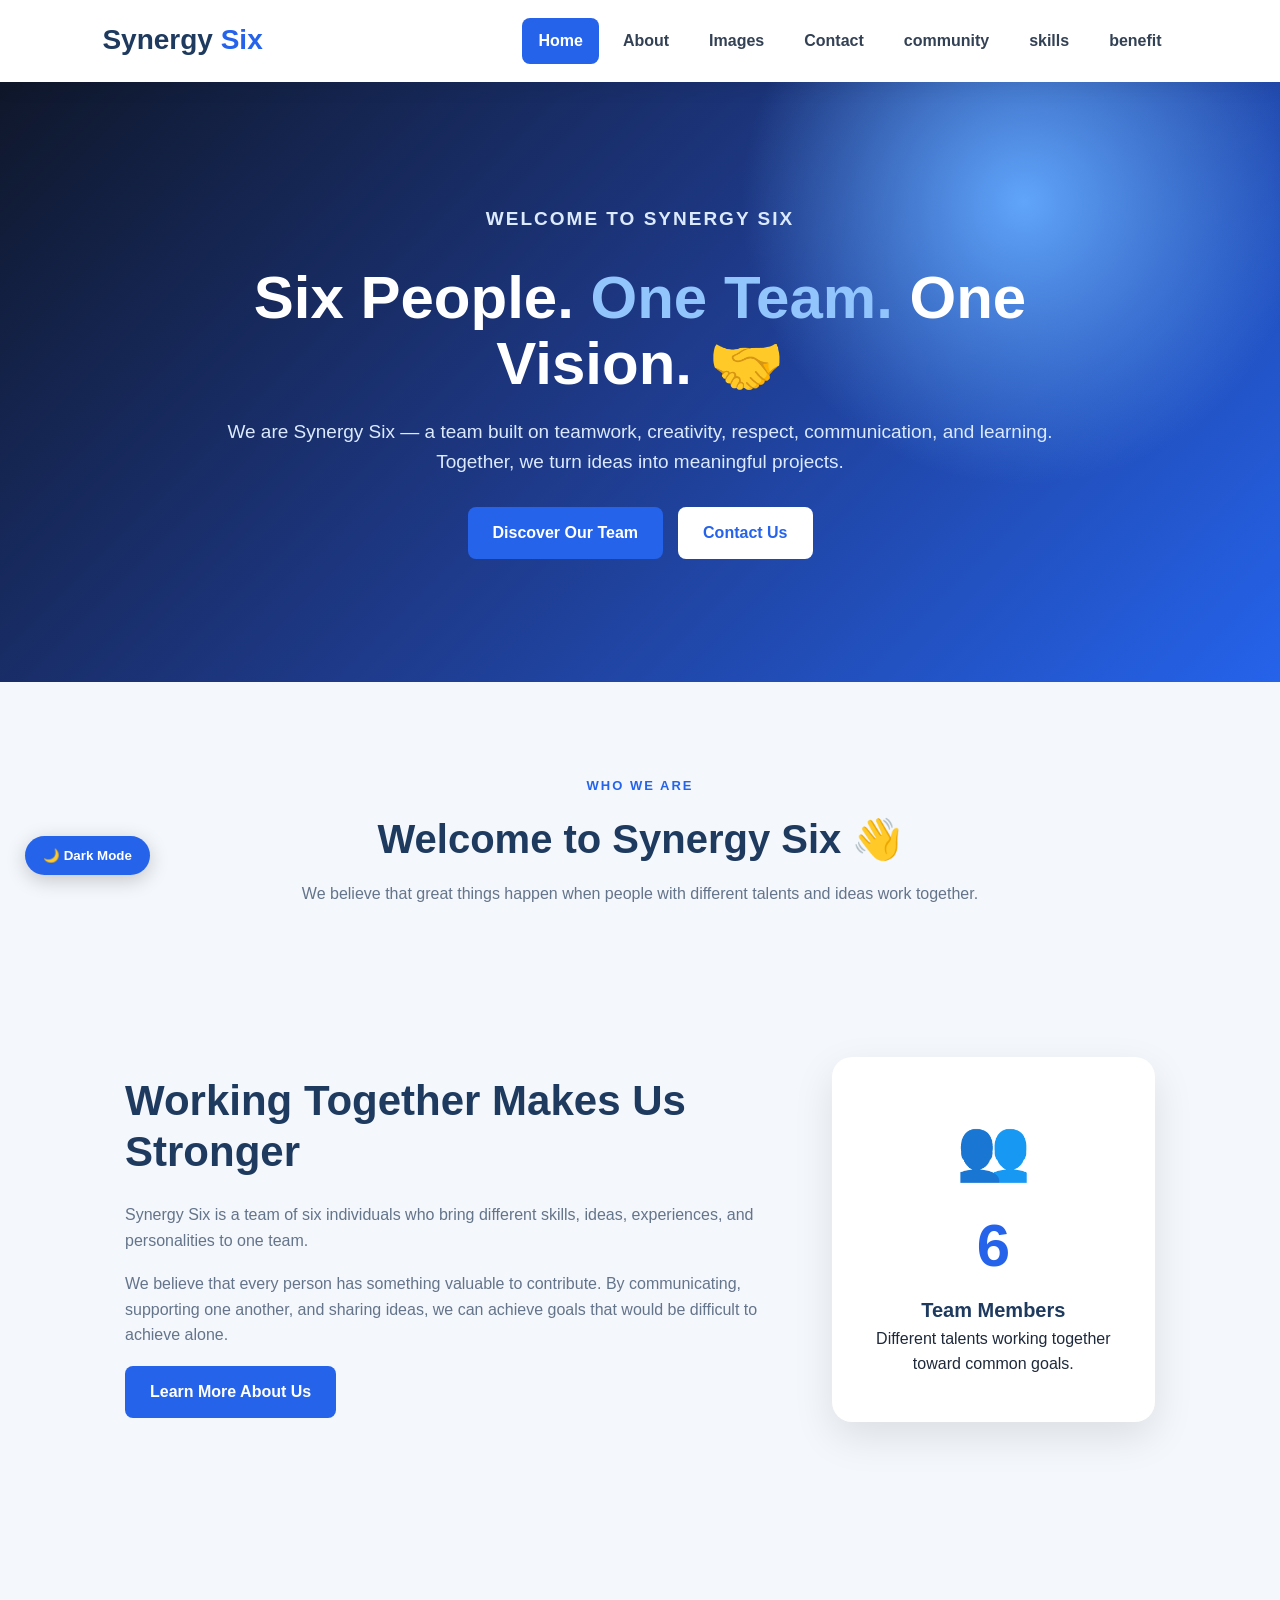
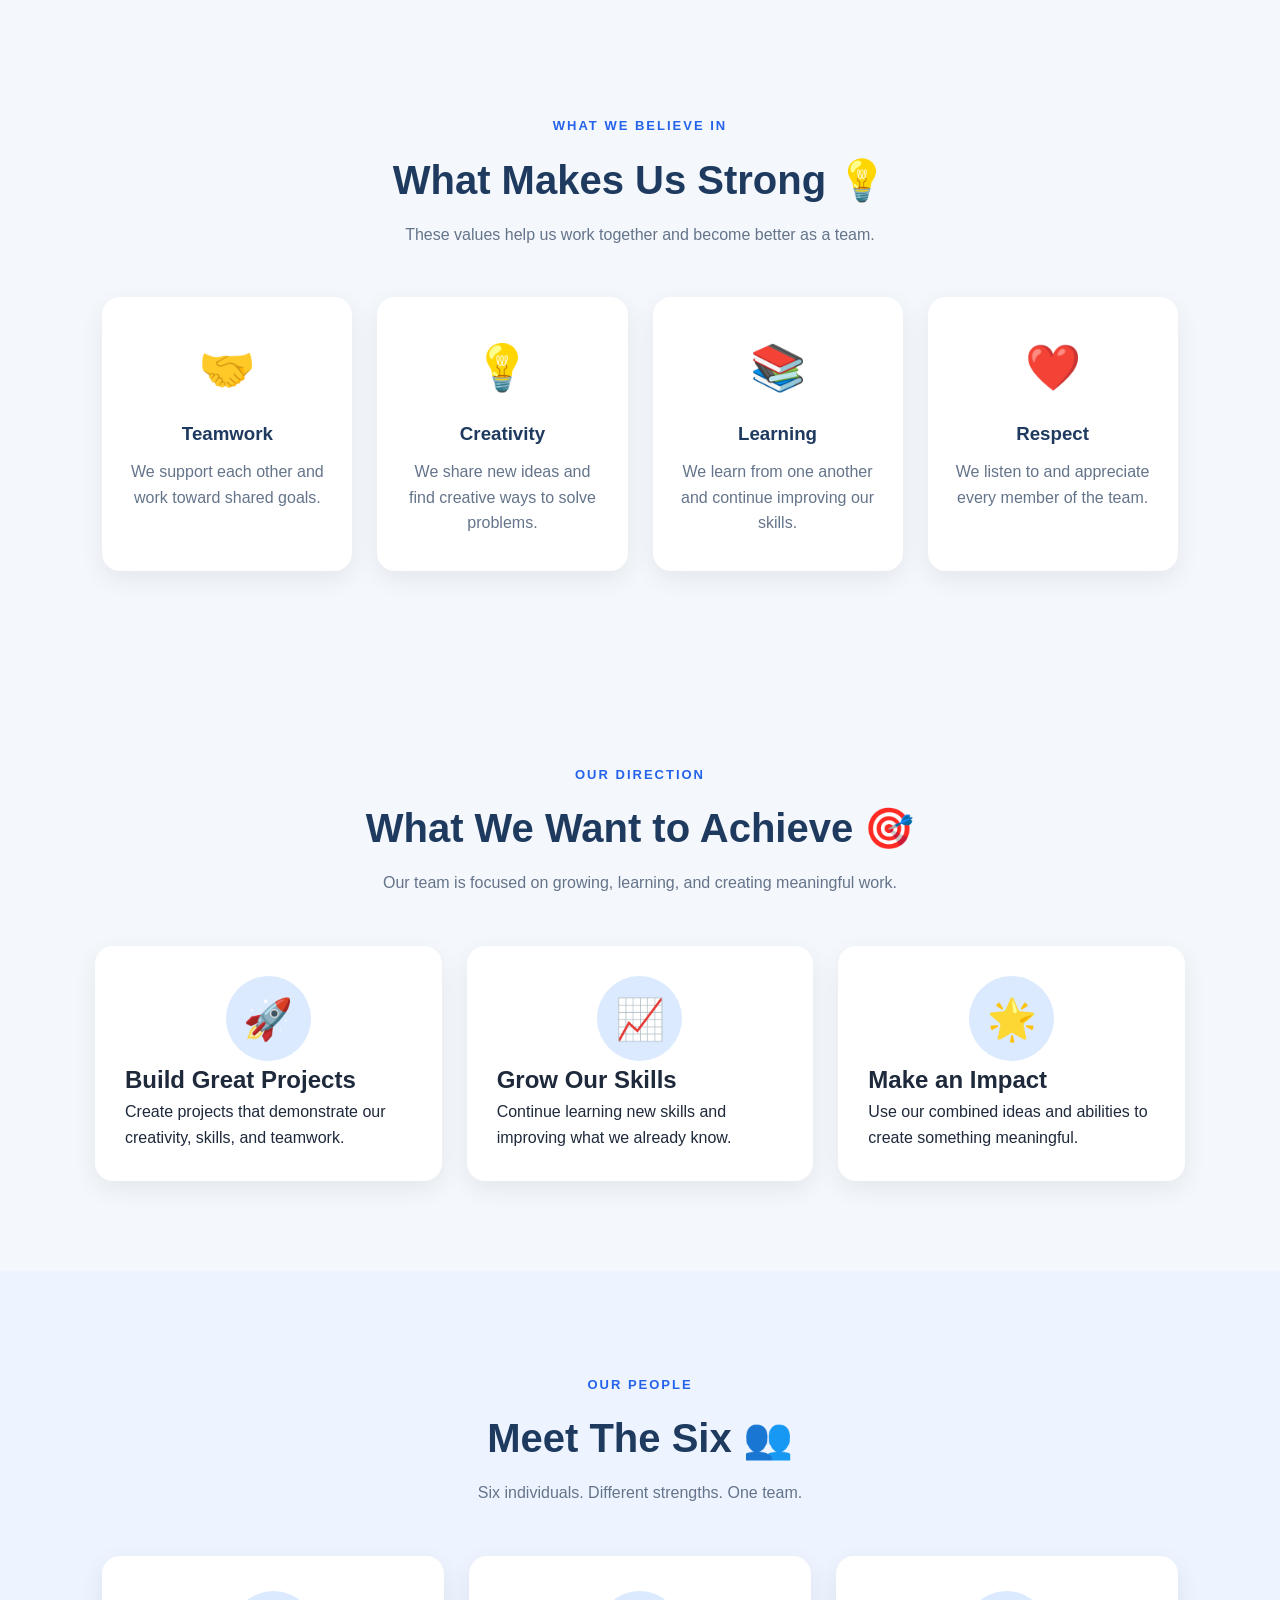
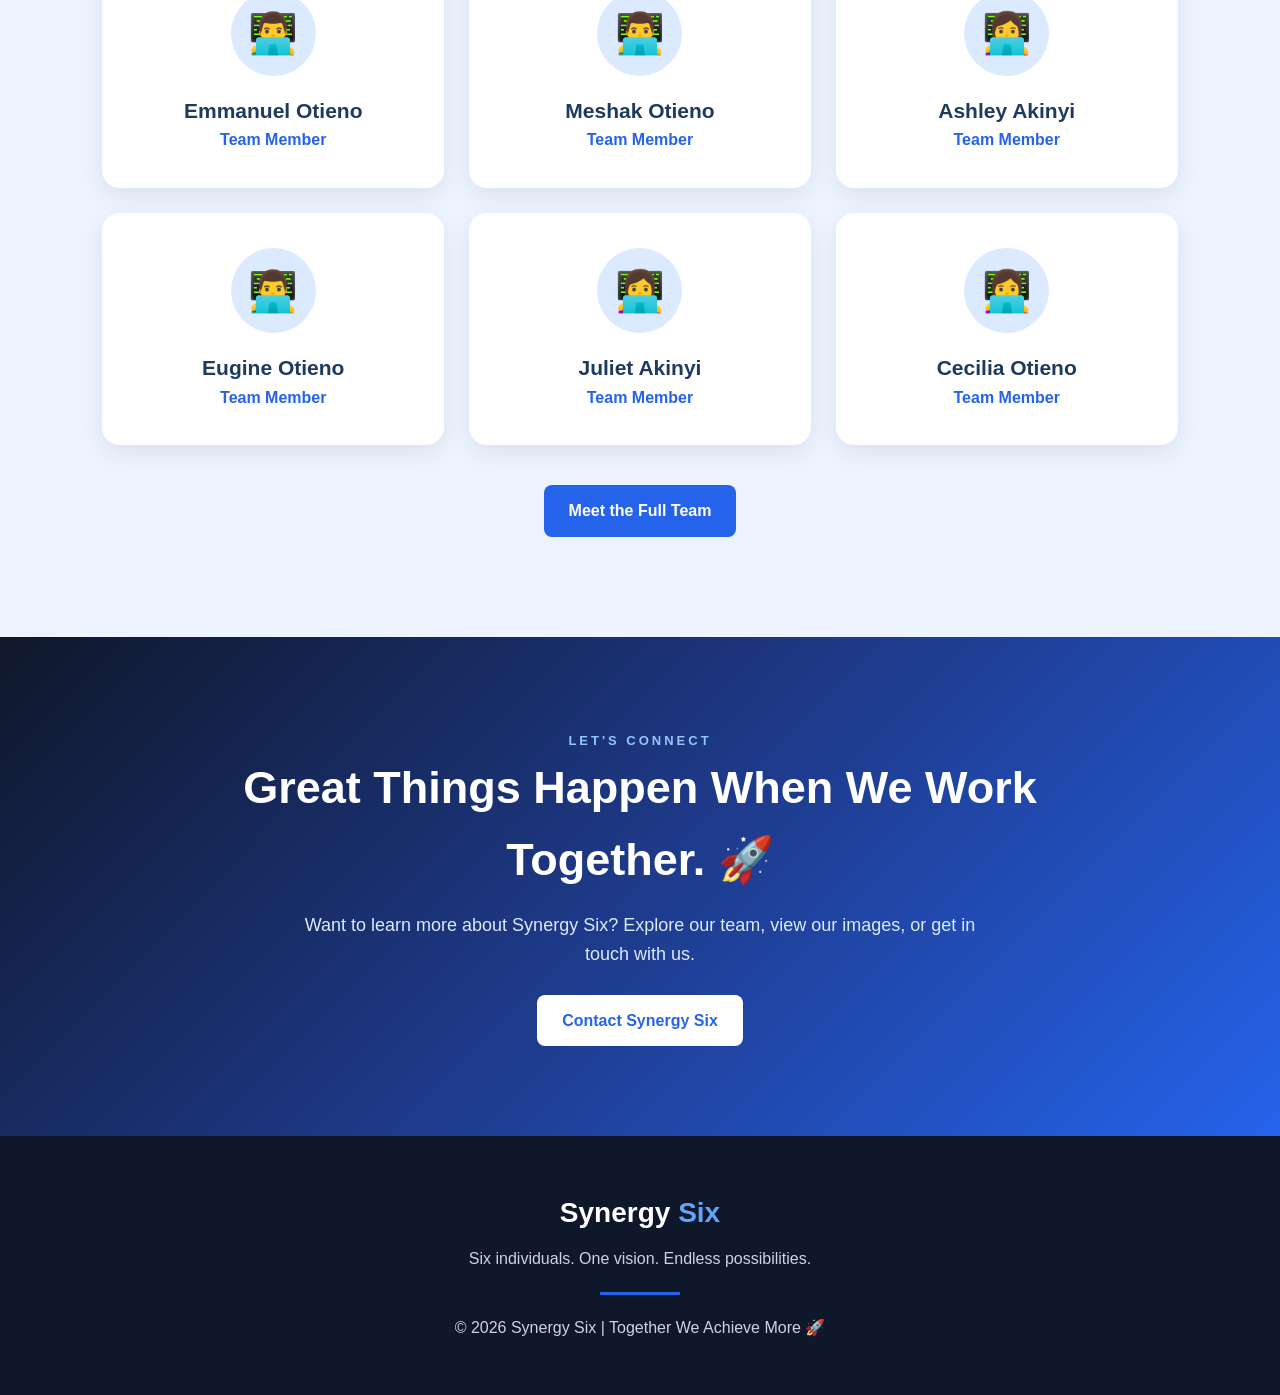
==== commit 2e489ff2: "commit changes" ====
--- a/index.html
+++ b/index.html
@@ -27,6 +27,9 @@
             <a href="about.html">About</a>
             <a href="images.html">Images</a>
             <a href="contact.html">Contact</a>
+            <a href="community.html">community</a>
+            <a href="skills.html">skills</a>
+            <a href="benefits.html">benefit</a>
         </nav>
 
     </header>
